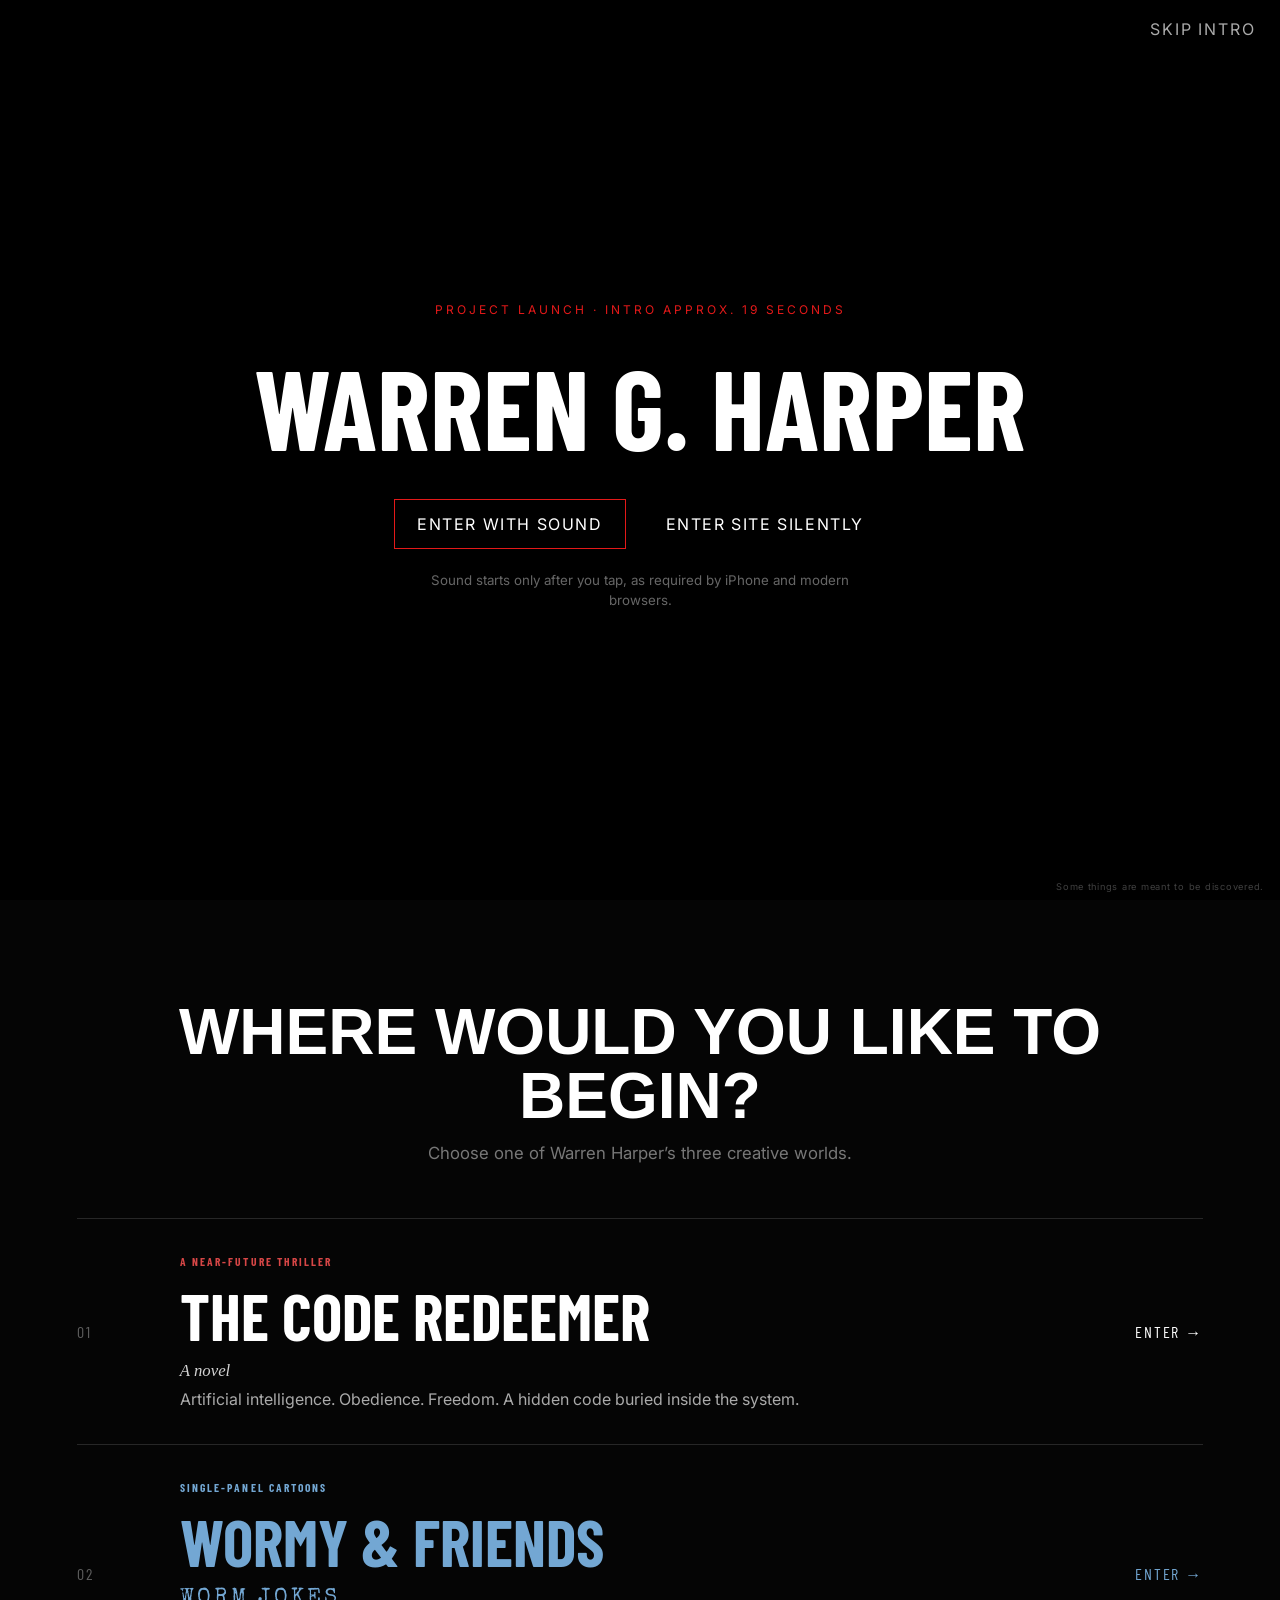
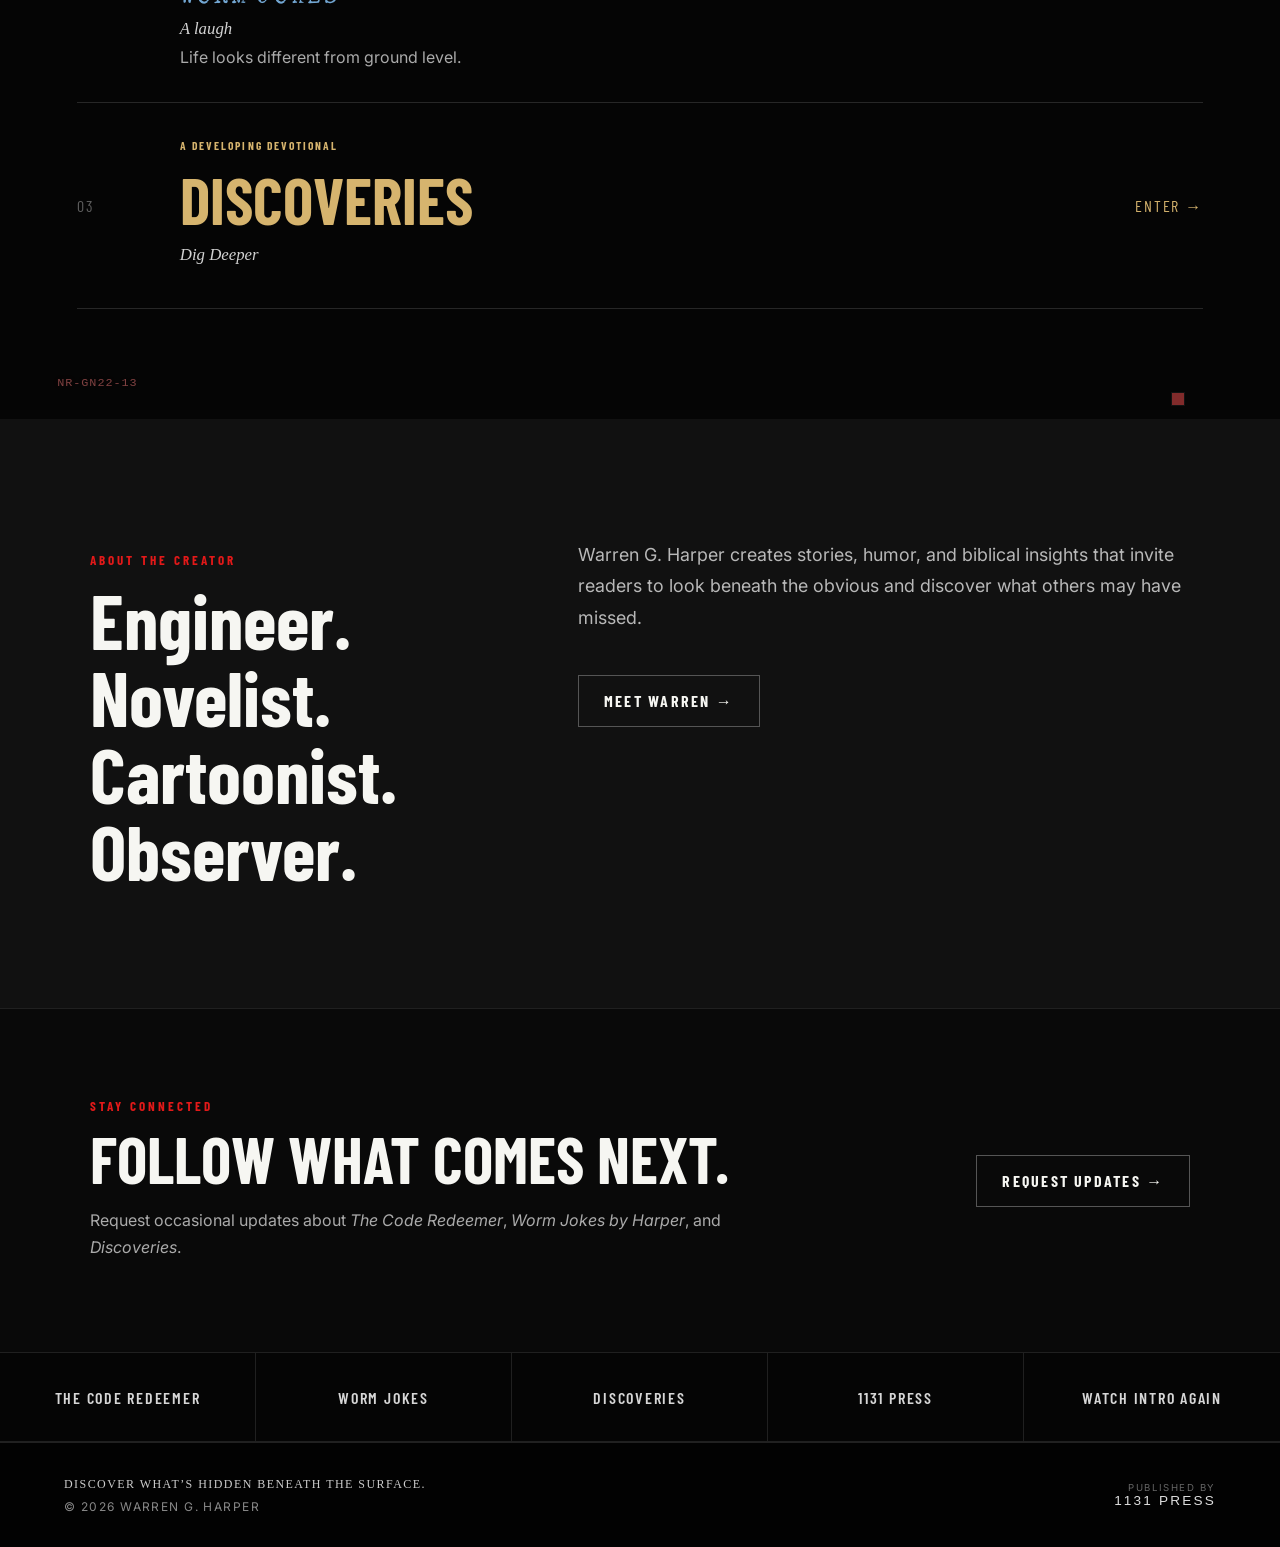
==== index.html @ 1fa2d731 "Add files via upload" ====
<!doctype html>
<html lang="en">
<head>
  <meta charset="utf-8">
  <meta name="viewport" content="width=device-width, initial-scale=1, viewport-fit=cover">
  <meta name="theme-color" content="#000000">
  <meta name="description" content="Warren G. Harper — The Code Redeemer, Wormy & Friends, and Discoveries.">
  <title>Warren G. Harper</title>
  <link rel="stylesheet" href="styles.css">
  <script defer src="script.js"></script>
</head>
<body class="home-page">
  <div id="intro" class="intro" aria-hidden="false">
    <button id="skipIntro" class="skip-intro" type="button">Skip Intro</button>

    <section id="entryChoice" class="entry-choice">
      <p>PROJECT LAUNCH · INTRO APPROX. 19 SECONDS</p>
      <h1>Warren G. Harper</h1>
      <div class="entry-buttons">
        <button id="enterSound" class="outline-button" type="button">Enter with Sound</button>
        <button id="enterSilent" class="text-button" type="button">Enter Site Silently</button>
      </div>
      <small>Sound starts only after you tap, as required by iPhone and modern browsers.</small>
    </section>

    <section id="terminalScene" class="intro-scene terminal-scene">
      <div class="terminal-copy" aria-live="polite">
        <p id="systemPromptOne" class="system-prompt">&lt; SYS: &gt;</p>
        <p id="terminalQuestion"></p>
        <p id="systemPromptTwo" class="system-prompt second-prompt">&lt; SYS: &gt;</p>
        <p id="terminalAnswer"></p>
      </div>
    </section>

    <section id="codeScene" class="intro-scene code-scene">
      <div class="circuit-field"></div>
      <div class="code-title">
        <span>THE CODE</span>
        <strong>REDEEMER</strong>
      </div>
    </section>

    <section id="wormyScene" class="intro-scene wormy-scene">
      <div class="paper-card">
        <p class="intro-label">A LITTLE LAUGHTER</p>
        <h2>WORMY &amp; FRIENDS</h2><p class="worm-jokes-label">WORM JOKES</p>
        <img src="assets/worm-joke-v2.jpg" alt="Warren Harper’s original hand-drawn Worm Joke: I hate myself for loving you.">
      </div>
    </section>

    <section id="insightsScene" class="intro-scene insights-scene">
      <div class="insights-glow"></div>
      <p class="intro-label">TRUTH HIDING IN PLAIN SIGHT</p>
      <h2>BIBLICAL<br>DISCOVERIES</h2>
    </section>
    <audio id="terminalAudio" preload="auto" src="assets/audio/terminal.wav"></audio>
    <audio id="glitchAudio" preload="auto" src="assets/audio/glitch.wav"></audio>
    <audio id="codeAudio" preload="auto" src="assets/audio/code.wav"></audio>
    <audio id="wormyAudio" preload="auto" src="assets/audio/wormy.wav"></audio>
    <audio id="insightsAudio" preload="auto" src="assets/audio/insights.wav"></audio>
  </div>

  <header class="site-header">
  <a class="site-name" href="index.html">WARREN G. HARPER</a>
  <button class="menu-toggle" type="button" aria-expanded="false" aria-controls="mainNav">Menu</button>
  <nav id="mainNav">
    <a class="active" href="index.html">Home</a>
    <a href="code.html">The Code Redeemer</a>
    <a href="wormy.html">Worm Jokes</a>
    <a href="discoveries.html">Discoveries</a>
    <a href="press.html">1131 Press</a>
    <a href="about.html#meet-the-author">Meet the Author</a>
    <a href="contact.html">Contact</a><button id="eggTrackerButton" class="egg-nav-link" type="button">EASTER EGGS</button><button id="tier7Link" class="tier7-link" type="button">TIER 7</button>
  <button id="watchIntro" class="nav-button" type="button">Watch Intro</button><button id="soundToggle" class="nav-button" type="button" aria-pressed="true">Sound: On</button></nav>
</header>

  <main id="homepage" class="homepage">
    <section class="home-hero">
      <div class="cover-echo" aria-hidden="true"></div>
      <div class="home-vignette" aria-hidden="true"></div>

      <div class="hero-inner">
        <p class="eyebrow">WARREN G. HARPER</p>
        <h1>Discover what’s hidden beneath the surface.</h1>
        <p class="hero-sub">Novels. Humor. Insights.</p>
        <a class="primary-link" href="index.html#choose">Explore My Work</a>
      </div>
    </section>

    <section id="choose" class="choice-section">
      <div class="choice-intro choice-intro-strong">
        <p class="choice-command">Where would you like to begin?</p>
        <p>Choose one of Warren Harper’s three creative worlds.</p>
      </div>

      <div class="choice-list">
        <a class="choice code-choice" href="code.html">
          <span class="choice-number">01</span>
          <div class="choice-copy">
            <p class="choice-kicker">A NEAR-FUTURE THRILLER</p>
            <h2>The Code Redeemer</h2><p class="world-label">A novel</p>
            <p>Artificial intelligence. Obedience. Freedom. A hidden code buried inside the system.</p>
          </div>
          <span class="choice-arrow">Enter →</span>
        </a>

        <a class="choice wormy-choice" href="wormy.html">
          <span class="choice-number">02</span>
          <div class="choice-copy">
            <p class="choice-kicker">SINGLE-PANEL CARTOONS</p>
            <h2>Wormy &amp; Friends</h2>
            <p class="worm-jokes-home">Worm Jokes</p><p class="world-label">A laugh</p>
            <p>Life looks different from ground level.</p>
          </div>
          <span class="choice-arrow">Enter →</span>
        </a>

        <a class="choice insights-choice" href="discoveries.html">
          <span class="choice-number">03</span>
          <div class="choice-copy">
            <p class="choice-kicker">A DEVELOPING DEVOTIONAL</p>
            <h2>Discoveries</h2><p class="world-label">Dig Deeper</p>
          </div>
          <span class="choice-arrow">Enter →</span>
        </a>
      </div>
    </section>
<button id="differentSquare" class="different-square" type="button" aria-label="A slightly different square"></button>
<button id="hiddenNrCode" class="hidden-code" type="button">NR-GN22-13</button>

<section class="home-about">
      <div>
        <p class="eyebrow">ABOUT THE CREATOR</p>
        <h2>Engineer. Novelist. Cartoonist. Observer.</h2>
      </div>
      <div>
        <p>Warren G. Harper creates stories, humor, and biblical insights that invite readers to look beneath the obvious and discover what others may have missed.</p>
        <a class="secondary-link" href="about.html">Meet Warren →</a>
      </div>
    </section>

    <section class="home-updates" aria-labelledby="updates-title">
      <div>
        <p class="eyebrow">STAY CONNECTED</p>
        <h2 id="updates-title">Follow what comes next.</h2>
        <p>Request occasional updates about <em>The Code Redeemer</em>, <em>Worm Jokes by Harper</em>, and <em>Discoveries</em>.</p>
      </div>
      <a class="secondary-link" href="contact.html#contact-form">Request Updates →</a>
    </section>

    <section class="home-actions">
      <a href="code.html">The Code Redeemer</a>
      <a href="wormy.html">Worm Jokes</a>
      <a href="discoveries.html">Discoveries</a>
      <a href="press.html">1131 Press</a>
      <button id="watchIntroBottom" type="button">Watch Intro Again</button>
    </section>
  </main>

  <footer class="global-footer">
  <div><strong>Discover what’s hidden beneath the surface.</strong><span>© <span id="year"></span> Warren G. Harper</span></div>
  <a class="press-footer" href="press.html"><span>Published by</span><strong>1131 PRESS</strong></a>
</footer>


<div id="eggTracker" class="egg-tracker" hidden>
  <div class="egg-tracker-card">
    <button id="closeEggTracker" class="close-egg-tracker" type="button" aria-label="Close">×</button>
    <p class="egg-tracker-kicker">EASTER EGGS</p>
    <h2>Hidden Things Found</h2>
    <div class="egg-progress-group"><div class="egg-progress-label"><span>THE CODE REDEEMER</span><span class="egg-count" data-count="code">No discoveries yet</span></div><div class="egg-progress"><i data-bar="code"></i></div></div>
    <div class="egg-progress-group"><div class="egg-progress-label"><span>WORM JOKES</span><span class="egg-count" data-count="worm">No discoveries yet</span></div><div class="egg-progress"><i data-bar="worm"></i></div></div>
    <div class="egg-progress-group"><div class="egg-progress-label"><span>DISCOVERIES</span><span class="egg-count" data-count="scripture">No discoveries yet</span></div><div class="egg-progress"><i data-bar="scripture"></i></div></div>
  </div>
</div>
<div id="completionMessage" class="completion-message" hidden>
  <strong>You found them all!</strong>
  <span>Every hidden item in this section has been discovered.</span>
</div>
<div id="confettiLayer" class="confetti-layer" aria-hidden="true"></div>

<div id="easterModal" class="easter-modal" hidden>
  <div class="easter-card">
    <button id="closeEaster" class="close-easter" type="button" aria-label="Close">×</button>
    <div id="easterContent"></div>
  </div>
</div>
<div id="luciWhisper" class="luci-whisper" aria-hidden="true">WHO IS THIS?<br>ARE YOU ONLINE?</div>
<button id="finalDiscovery" class="final-discovery" type="button">Some things are meant to be discovered.</button>

<!-- Some things are meant to be discovered. -->
<script src="easter-eggs.js"></script>
</body>
</html>
---- styles.css ----
@import url('https://fonts.googleapis.com/css2?family=Barlow+Condensed:wght@500;600;700&family=Inter:wght@400;500;600&family=Special+Elite&display=swap');

:root{
  --black:#000;
  --near-black:#050505;
  --panel:#0c0c0d;
  --white:#f6f6f2;
  --muted:#a7a7a7;
  --red:#e31919;
  --red-deep:#740000;
  --blue:#194e82;
  --cream:#f2ead8;
  --gold:#c49a51;
}
*{box-sizing:border-box}
html{scroll-behavior:smooth}
body{
  margin:0;
  background:var(--black);
  color:var(--white);
  font-family:Inter,Arial,sans-serif;
}
a{color:inherit}
button{font:inherit}
.site-header{
  position:fixed;
  z-index:40;
  top:0;left:0;right:0;
  min-height:70px;
  padding:0 clamp(18px,4vw,60px);
  display:flex;
  align-items:center;
  justify-content:space-between;
  gap:28px;
  background:rgba(0,0,0,.9);
  border-bottom:1px solid rgba(255,255,255,.1);
  backdrop-filter:blur(12px);
}
.site-name{
  text-decoration:none;
  font-family:"Barlow Condensed",Arial,sans-serif;
  font-weight:600;
  letter-spacing:.2em;
  white-space:nowrap;
}
nav{display:flex;align-items:center;gap:22px}
nav a,.nav-button{
  border:0;
  background:none;
  padding:8px 0;
  text-decoration:none;
  color:#ddd;
  font-family:"Barlow Condensed",Arial,sans-serif;
  font-weight:600;
  font-size:.85rem;
  letter-spacing:.08em;
  text-transform:uppercase;
  cursor:pointer;
}
nav a:hover,.nav-button:hover,.active{color:white}
nav .active{border-bottom:2px solid var(--red)}
.menu-toggle{display:none;background:none;border:1px solid #444;color:white;padding:8px 11px}
.home-hero{
  min-height:100svh;
  position:relative;
  display:grid;
  place-items:center;
  overflow:hidden;
  background:#000;
}
.cover-echo{
  position:absolute;
  inset:-5%;
  background:
    linear-gradient(rgba(0,0,0,.55),rgba(0,0,0,.78)),
    url("assets/code-cover-final.jpg") center 48%/cover no-repeat;
  filter:saturate(.75) contrast(1.18);
  opacity:.58;
  transform:scale(1.04);
}
.cover-echo:after{
  content:"";
  position:absolute;inset:0;
  background:radial-gradient(circle at center,transparent 0 12%,rgba(0,0,0,.15) 30%,#000 78%);
}
.hero-inner{
  position:relative;
  z-index:2;
  width:min(980px,88vw);
  text-align:center;
  padding-top:70px;
}
.eyebrow{
  color:var(--red);
  font-family:"Barlow Condensed",Arial,sans-serif;
  font-size:.82rem;
  font-weight:700;
  letter-spacing:.23em;
}
.hero-inner h1{
  margin:18px auto 12px;
  max-width:1000px;
  font-family:"Barlow Condensed",Arial,sans-serif;
  font-size:clamp(3.8rem,8.5vw,8.7rem);
  line-height:.88;
  letter-spacing:-.025em;
  text-transform:uppercase;
  text-shadow:0 3px 30px #000;
}
.hero-sub{color:#d2d2d2;letter-spacing:.17em;text-transform:uppercase}
.primary-link,.secondary-link{
  display:inline-block;
  margin-top:24px;
  padding:15px 25px;
  border:1px solid var(--red);
  text-decoration:none;
  font-family:"Barlow Condensed",Arial,sans-serif;
  font-weight:700;
  letter-spacing:.14em;
  text-transform:uppercase;
}
.primary-link:hover{background:var(--red)}
.choice-section{padding:110px min(6vw,90px);background:#050505}
.choice-section>.eyebrow{max-width:1180px;margin:0 auto 20px}
.choice-list{max-width:1180px;margin:auto;border-top:1px solid #272727}
.choice{
  min-height:190px;
  display:grid;
  grid-template-columns:80px 1fr auto;
  gap:28px;
  align-items:center;
  padding:35px 10px;
  border-bottom:1px solid #272727;
  text-decoration:none;
  transition:.25s ease;
}
.choice:hover{padding-left:25px;background:#0c0c0c}
.choice-number{color:#5d5d5d;font-family:"Barlow Condensed";letter-spacing:.15em}
.choice h2{
  margin:0 0 8px;
  font-family:"Barlow Condensed";
  font-size:clamp(2.2rem,5vw,4.5rem);
  text-transform:uppercase;
}
.choice p{margin:0;color:#aaa}
.choice-arrow{font-family:"Barlow Condensed";text-transform:uppercase;letter-spacing:.12em}
.code-choice h2,.code-choice .choice-arrow{color:#fff}
.wormy-choice h2,.wormy-choice .choice-arrow{color:#73a7d3}
.insights-choice h2,.insights-choice .choice-arrow{color:#d6b46e}
.home-about{padding:120px min(7vw,100px);background:#111}
.home-about h2{max-width:950px;font-family:"Barlow Condensed";font-size:clamp(2.5rem,6vw,5rem);line-height:1}
.home-updates{
  padding:75px min(7vw,100px);
  display:flex;
  align-items:center;
  justify-content:space-between;
  gap:40px;
  background:#090909;
  border-top:1px solid #202020;
}
.home-updates h2{margin:7px 0 10px;font-family:"Barlow Condensed";font-size:clamp(2.2rem,5vw,4.2rem);line-height:1;text-transform:uppercase}
.home-updates p:last-child{max-width:720px;color:#aaa;line-height:1.7}
.home-updates .secondary-link{flex:0 0 auto;margin-top:0}
.secondary-link{border-color:#555}
footer{
  padding:24px min(4vw,60px);
  display:flex;justify-content:space-between;gap:20px;
  border-top:1px solid #222;color:#777;
  font-size:.75rem;text-transform:uppercase;letter-spacing:.12em;
}

/* Intro */
.intro{
  position:fixed;inset:0;z-index:100;
  background:#000;color:#fff;
  overflow:hidden;
  transition:opacity .9s ease,visibility .9s;
}
.intro.hidden{opacity:0;visibility:hidden;pointer-events:none}
.skip-intro{
  position:absolute;z-index:130;right:max(18px,env(safe-area-inset-right));top:max(18px,env(safe-area-inset-top));
  background:none;border:0;color:#aaa;letter-spacing:.12em;text-transform:uppercase;cursor:pointer;
}
.entry-choice{
  position:absolute;inset:0;z-index:125;
  display:grid;place-content:center;text-align:center;padding:25px;background:#000;
}
.entry-choice.off{display:none}
.entry-choice p{color:var(--red);letter-spacing:.25em;font-size:.75rem}
.entry-choice h1{font-family:"Barlow Condensed";font-size:clamp(3rem,10vw,7rem);text-transform:uppercase;margin:10px 0 26px}
.entry-buttons{display:flex;justify-content:center;gap:18px;flex-wrap:wrap}
.outline-button,.text-button{
  color:white;cursor:pointer;text-transform:uppercase;letter-spacing:.1em;padding:14px 22px
}
.outline-button{background:none;border:1px solid var(--red)}
.text-button{background:none;border:0}
.entry-choice small{display:block;max-width:470px;margin:22px auto 0;color:#666;line-height:1.5}
.intro-scene{
  position:absolute;inset:0;
  display:grid;place-items:center;
  opacity:0;visibility:hidden;
  transition:opacity .8s ease,visibility .8s;
}
.intro-scene.on{opacity:1;visibility:visible}
.terminal-copy{
  width:min(780px,84vw);
  color:#ddd;
  font-family:"Special Elite","Courier New",monospace;
  font-size:clamp(1.4rem,4vw,3.7rem);
  letter-spacing:.05em;
}
#terminalAnswer{opacity:0;margin-top:10vh}
#terminalAnswer.show{opacity:1}
.cursor{animation:blink .75s infinite}
@keyframes blink{50%{opacity:0}}
.code-scene{
  background:
    radial-gradient(circle at center,rgba(255,20,20,.42),transparent 25%),
    linear-gradient(180deg,#180000,#000 65%);
}
.circuit-field{
  position:absolute;inset:0;
  background:url("assets/code-cover.jpeg") center/cover no-repeat;
  opacity:.58;filter:contrast(1.35) saturate(1.2);
}
.circuit-field:after{content:"";position:absolute;inset:0;background:linear-gradient(rgba(0,0,0,.3),rgba(0,0,0,.5))}
.code-title{
  position:relative;z-index:2;text-align:center;
  font-family:"Barlow Condensed";text-transform:uppercase;
  filter:drop-shadow(0 0 35px rgba(255,0,0,.8));
  transform:scale(.86);opacity:0;
}
.code-scene.on .code-title{animation:titleHit 3.2s ease forwards}
.code-title span{display:block;font-size:clamp(3.2rem,10vw,9rem);font-weight:600;line-height:.9}
.code-title strong{display:block;font-size:clamp(4.2rem,14vw,13rem);line-height:.78}
@keyframes titleHit{
  0%{opacity:0;transform:scale(.75)}
  12%{opacity:1;transform:scale(1.035)}
  20%,85%{opacity:1;transform:scale(1)}
  100%{opacity:0;transform:scale(1.025)}
}
.wormy-scene{background:#f3ead7;color:#174d7a}
.paper-card{
  width:min(820px,88vw);max-height:88vh;
  padding:28px;background:#fffdf7;
  box-shadow:0 25px 80px rgba(0,0,0,.22);
  text-align:center;transform:rotate(-.5deg);
}
.paper-card h2{
  font-family:"Special Elite","Courier New",monospace;
  font-size:clamp(2.4rem,7vw,6rem);margin:5px 0 15px;
}
.paper-card img{
  width:100%;max-height:58vh;object-fit:contain;
  filter:contrast(1.06) saturate(.95);
}
.intro-label{font-family:"Barlow Condensed";letter-spacing:.2em;font-weight:700}
.wormy-scene.on .paper-card{animation:happyJiggle 3.4s ease both}
@keyframes happyJiggle{
  0%{opacity:0;transform:translateY(55px) rotate(-2deg)}
  18%{opacity:1;transform:translateY(0) rotate(.8deg)}
  28%{transform:rotate(-.5deg)}
  82%{opacity:1}
  100%{opacity:0;transform:translateY(-12px) rotate(-.5deg)}
}
.insights-scene{
  background:
    radial-gradient(circle at center,rgba(191,143,64,.2),transparent 30%),
    linear-gradient(145deg,#24180c,#050403 70%);
  text-align:center;
}
.insights-glow{
  position:absolute;width:40vmin;height:40vmin;border:1px solid rgba(205,168,97,.38);
  border-radius:50%;box-shadow:0 0 90px rgba(198,153,69,.13);
}
.insights-scene h2{
  position:relative;margin:10px 0;
  font-family:Georgia,serif;font-size:clamp(3.5rem,10vw,9rem);line-height:.85;
  color:#e3cc9c;font-weight:400;
}
.insights-scene .intro-label{position:relative;color:#b79251}
@media(max-width:930px){
  nav{
    display:none;position:absolute;top:69px;left:0;right:0;
    flex-direction:column;align-items:stretch;padding:18px 24px;background:#050505
  }
  nav.open{display:flex}
  .menu-toggle{display:block}
  .choice{grid-template-columns:45px 1fr}
  .choice-arrow{grid-column:2}
}
@media(max-width:600px){
  .hero-inner h1{font-size:clamp(3.4rem,17vw,6rem)}
  .choice{min-height:170px;padding:28px 0}
  .choice h2{font-size:2.5rem}
  footer{flex-direction:column}
}
@media(prefers-reduced-motion:reduce){
  *{animation-duration:.01ms!important;animation-iteration-count:1!important;transition-duration:.01ms!important}
}


/* Version 0.2 — slower cinematic pacing */
.terminal-scene{
  background:
    radial-gradient(circle at 50% 45%,rgba(15,32,43,.22),transparent 38%),
    #000;
}
.terminal-copy{
  text-shadow:0 0 14px rgba(185,228,255,.18);
}
#terminalQuestion{
  opacity:0;
  animation:terminalQuestionIn 9.2s ease forwards;
}
.terminal-scene.on #terminalQuestion{
  animation:terminalQuestionIn 9.2s ease forwards;
}
@keyframes terminalQuestionIn{
  0%,10%{opacity:0;transform:translateY(4px)}
  18%,80%{opacity:1;transform:translateY(0)}
  100%{opacity:.75}
}
#terminalAnswer{
  transition:opacity 1.2s ease;
}
.code-scene.on .code-title{
  animation:titleHitV2 10.6s cubic-bezier(.2,.8,.2,1) forwards;
}
@keyframes titleHitV2{
  0%{opacity:0;transform:scale(.64);filter:blur(15px)}
  8%{opacity:1;transform:scale(1.06);filter:blur(0)}
  14%{transform:scale(1)}
  82%{opacity:1;transform:scale(1)}
  100%{opacity:0;transform:scale(1.025);filter:blur(3px)}
}
.code-scene.on .circuit-field{
  animation:circuitAwaken 10.6s ease forwards;
}
@keyframes circuitAwaken{
  0%{opacity:0;transform:scale(1.08)}
  18%{opacity:.3}
  55%,85%{opacity:.72;transform:scale(1)}
  100%{opacity:0}
}
.wormy-scene.on .paper-card{
  animation:happyJiggleV2 9.6s ease both;
}
@keyframes happyJiggleV2{
  0%{opacity:0;transform:translateY(85px) rotate(-2.5deg) scale(.94)}
  14%{opacity:1;transform:translateY(-5px) rotate(1deg) scale(1.015)}
  20%{transform:translateY(0) rotate(-.5deg) scale(1)}
  82%{opacity:1;transform:rotate(-.5deg)}
  100%{opacity:0;transform:translateY(-18px) rotate(-.7deg)}
}
.insights-scene.on h2,
.insights-scene.on .intro-label,
.insights-scene.on .insights-glow{
  animation:insightsRise 10.5s ease forwards;
}
@keyframes insightsRise{
  0%{opacity:0;transform:translateY(18px) scale(.98)}
  18%,82%{opacity:1;transform:translateY(0) scale(1)}
  100%{opacity:0;transform:translateY(-8px) scale(1.01)}
}

/* Version 0.3 terminal and Wormy refinements */
.system-prompt{
  margin:0 0 1rem;
  color:#7ea0b7;
  opacity:0;
  font-size:.55em;
  letter-spacing:.08em;
  transition:opacity .45s ease;
}
.system-prompt.show{opacity:1}
.second-prompt{margin-top:8vh}
#terminalQuestion,#terminalAnswer{
  min-height:1.35em;
  white-space:pre-wrap;
}
#terminalQuestion{
  opacity:1!important;
  animation:none!important;
}
#terminalAnswer{
  opacity:1;
  margin-top:0;
  transition:none;
}
.wormy-scene.on .paper-card{
  animation:wormyCleanEntrance 6.8s cubic-bezier(.22,.8,.24,1) forwards;
}
@keyframes wormyCleanEntrance{
  0%{opacity:0;transform:translateY(50px) rotate(-1deg) scale(.97)}
  18%{opacity:1;transform:translateY(-4px) rotate(.45deg) scale(1.01)}
  26%,82%{opacity:1;transform:translateY(0) rotate(-.35deg) scale(1)}
  100%{opacity:0;transform:translateY(-10px) rotate(-.35deg) scale(1)}
}

/* Version 0.4 corrections */
#terminalQuestion{white-space:pre-line;line-height:1.45}
.hard-glitch{
  animation:terminalFailure .75s steps(2,end) forwards!important;
}
@keyframes terminalFailure{
  0%{filter:none;transform:none;background:#000}
  12%{filter:invert(1);transform:translateX(8px)}
  24%{filter:contrast(3);transform:translateX(-12px) skewX(3deg)}
  39%{filter:invert(1) hue-rotate(100deg);transform:translateY(5px)}
  54%{filter:none;transform:translateX(14px)}
  72%{filter:brightness(3);transform:translateX(-6px)}
  100%{filter:brightness(0);transform:none}
}
.code-scene{
  background:#000!important;
}
.code-scene .circuit-field{
  inset:0;
  background:
    linear-gradient(rgba(0,0,0,.08),rgba(0,0,0,.12)),
    url("assets/code-cover-v2.png") center/contain no-repeat!important;
  opacity:0;
  filter:none!important;
}
.code-scene .code-title{
  display:none;
}
.code-scene.on .circuit-field{
  animation:coverRevealV4 7.1s cubic-bezier(.2,.75,.2,1) forwards!important;
}
@keyframes coverRevealV4{
  0%{opacity:0;transform:scale(.91);filter:brightness(.2) blur(8px)}
  12%{opacity:1;transform:scale(1.025);filter:brightness(1.5) blur(0)}
  22%,78%{opacity:1;transform:scale(1);filter:brightness(1)}
  100%{opacity:0;transform:scale(1.015);filter:brightness(.4)}
}
.worm-jokes-label{
  margin:-8px 0 15px;
  color:#194e82;
  font-family:"Special Elite","Courier New",monospace;
  font-size:clamp(.8rem,2vw,1.1rem);
  letter-spacing:.19em;
}
.wormy-scene.on .paper-card{
  animation:wormyNoGlitchV4 5.25s cubic-bezier(.2,.85,.25,1) forwards!important;
}
@keyframes wormyNoGlitchV4{
  0%{opacity:0;transform:translateY(60px) rotate(-1.2deg) scale(.96)}
  15%{opacity:1;transform:translateY(-7px) rotate(.5deg) scale(1.01)}
  24%,82%{opacity:1;transform:translateY(0) rotate(-.25deg) scale(1)}
  100%{opacity:0;transform:translateY(-16px) rotate(-.25deg) scale(1)}
}
.insights-scene:after{
  content:"";
  position:absolute;
  width:min(560px,70vw);
  height:1px;
  background:linear-gradient(90deg,transparent,#d8b46a,transparent);
  transform:scaleX(0);
}
.insights-scene.on:after{
  animation:goldLineV4 4.7s ease forwards;
}
.insights-scene.on h2{
  animation:insightsV4 4.7s ease forwards!important;
}
.insights-scene.on .intro-label{
  animation:insightsV4 4.7s .15s ease forwards!important;
}
.insights-scene.on .insights-glow{
  animation:insightsGlowV4 4.7s ease forwards!important;
}
@keyframes goldLineV4{
  0%{opacity:0;transform:scaleX(0)}
  28%,72%{opacity:1;transform:scaleX(1)}
  100%{opacity:0;transform:scaleX(.7)}
}
@keyframes insightsV4{
  0%{opacity:0;transform:translateY(15px);letter-spacing:.04em}
  24%,74%{opacity:1;transform:translateY(0);letter-spacing:normal}
  100%{opacity:0;transform:translateY(-8px)}
}
@keyframes insightsGlowV4{
  0%{opacity:0;transform:scale(.8)}
  35%,70%{opacity:1;transform:scale(1)}
  100%{opacity:0;transform:scale(1.08)}
}


/* Version 0.5 — refined homepage */
.home-vignette{
  position:absolute;
  inset:0;
  background:
    linear-gradient(180deg,rgba(0,0,0,.12),rgba(0,0,0,.42)),
    radial-gradient(circle at center,transparent 0 18%,rgba(0,0,0,.34) 48%,#000 92%);
  pointer-events:none;
}
.hero-inner{
  max-width:1080px;
}
.hero-inner h1{
  max-width:1050px;
  font-size:clamp(3.8rem,8vw,8.2rem);
}
.choice-section{
  padding-top:100px;
}
.choice-intro{
  max-width:1180px;
  margin:0 auto 30px;
  display:flex;
  align-items:end;
  justify-content:space-between;
  gap:30px;
}
.choice-intro p:last-child{
  margin:0;
  color:#777;
}
.choice{
  grid-template-columns:75px 1fr auto;
  min-height:205px;
  padding-left:0;
  padding-right:0;
}
.choice-copy{
  max-width:790px;
}
.choice-kicker{
  margin:0 0 9px!important;
  font-family:"Barlow Condensed",Arial,sans-serif;
  font-size:.72rem!important;
  font-weight:700;
  letter-spacing:.18em;
  text-transform:uppercase;
}
.code-choice .choice-kicker{color:#d64646}
.wormy-choice .choice-kicker{color:#73a7d3}
.insights-choice .choice-kicker{color:#d6b46e}
.choice h2{
  margin-bottom:7px;
}
.worm-jokes-home{
  margin:0 0 9px!important;
  color:#73a7d3!important;
  font-family:"Special Elite","Courier New",monospace;
  font-size:clamp(1.05rem,2vw,1.4rem)!important;
  letter-spacing:.14em;
  text-transform:uppercase;
}
.home-about{
  display:grid;
  grid-template-columns:.8fr 1.2fr;
  gap:80px;
  align-items:start;
}
.home-about h2{
  margin:0;
}
.home-about > div:last-child p{
  margin-top:0;
  max-width:720px;
  color:#b8b8b8;
  font-size:1.12rem;
  line-height:1.75;
}
.home-actions{
  display:grid;
  grid-template-columns:repeat(4,1fr);
  border-top:1px solid #202020;
  border-bottom:1px solid #202020;
  background:#050505;
}
.home-actions a,
.home-actions button{
  min-height:88px;
  display:grid;
  place-items:center;
  padding:18px;
  border:0;
  border-right:1px solid #202020;
  background:none;
  color:#d6d6d6;
  text-decoration:none;
  text-transform:uppercase;
  letter-spacing:.11em;
  font-family:"Barlow Condensed",Arial,sans-serif;
  font-weight:600;
  cursor:pointer;
}
.home-actions > *:last-child{
  border-right:0;
}
.home-actions a:hover,
.home-actions button:hover{
  background:#101010;
  color:white;
}
@media(max-width:850px){
  .choice-intro{
    display:block;
  }
  .choice-intro p:last-child{
    margin-top:8px;
  }
  .home-about{
    grid-template-columns:1fr;
    gap:30px;
  }
  .home-actions{
    grid-template-columns:1fr 1fr;
  }
  .home-actions > *{
    border-bottom:1px solid #202020;
  }
}
@media(max-width:560px){
  .choice{
    grid-template-columns:42px 1fr;
  }
  .choice-arrow{
    grid-column:2;
  }
  .home-actions{
    grid-template-columns:1fr;
  }
  .home-actions a,
  .home-actions button{
    border-right:0;
  }
}

/* PROJECT LAUNCH 1.0 */
body{overflow-x:hidden}.page-kicker{margin:0 0 14px;font-family:Arial,sans-serif;font-weight:700;font-size:.76rem;letter-spacing:.2em;text-transform:uppercase}.page-kicker.red,.red{color:#e33}.page-kicker.gold,.gold{color:#d1ab65}.page-kicker.blue,.blue{color:#286ca5}
.global-footer{min-height:105px;padding:25px clamp(20px,5vw,75px);display:flex;align-items:center;justify-content:space-between;gap:30px;border-top:1px solid rgba(255,255,255,.12);background:#020202;color:#888}.global-footer>div{display:flex;flex-direction:column;gap:7px}.global-footer strong{color:#ccc;font-family:Georgia,serif;font-weight:400}.press-footer{display:flex;flex-direction:column;align-items:flex-end;text-decoration:none;text-transform:uppercase;letter-spacing:.13em}.press-footer span{font-size:.6rem;color:#666}.press-footer strong{font-family:Arial,sans-serif;font-size:.85rem;letter-spacing:.16em;color:#ddd}
.choice-intro-strong{display:block!important;text-align:center;margin-bottom:55px!important}.choice-command{margin:0!important;color:#fff!important;font-family:Arial,sans-serif;font-size:clamp(2.25rem,5vw,4.8rem);font-weight:700;line-height:1;text-transform:uppercase}.choice-intro-strong p:last-child{margin-top:15px!important;font-size:1.05rem}.home-actions{grid-template-columns:repeat(5,1fr)!important}
.code-body{background:#000}.code-hero-page{position:relative;min-height:100vh;padding:125px clamp(22px,6vw,90px) 80px;display:grid;align-items:center;overflow:hidden}.code-circuit-bg{position:absolute;inset:0;background:url("assets/code-cover-v2.png") center/cover no-repeat;opacity:.13;filter:blur(2px) saturate(.7)}.code-circuit-bg:after{content:"";position:absolute;inset:0;background:radial-gradient(circle at 28% 48%,transparent,#000 54%),linear-gradient(90deg,#000 0,transparent 50%,#000 100%)}.code-page-grid{position:relative;z-index:1;max-width:1180px;margin:auto;display:grid;grid-template-columns:.72fr 1.28fr;gap:clamp(45px,7vw,100px);align-items:center}.code-cover-figure{margin:0}.code-cover-figure img{display:block;width:100%;max-height:72vh;object-fit:contain;filter:drop-shadow(0 0 42px rgba(218,0,0,.35))}.code-main-copy h1{font-family:Arial,sans-serif;font-size:clamp(4rem,9vw,9rem);line-height:.76;margin:15px 0 30px;text-transform:uppercase;letter-spacing:-.055em}.code-main-copy>p{max-width:720px;color:#c8c8c8;line-height:1.75}.code-promise{font-family:Georgia,serif;font-size:clamp(1.35rem,2.5vw,2rem);line-height:1.35!important;color:white!important}.status-panel{display:flex;flex-wrap:wrap;gap:9px;margin:28px 0}.status-panel span{padding:8px 11px;border:1px solid #552121;color:#ddd;font-size:.72rem;text-transform:uppercase;letter-spacing:.08em}.page-button{display:inline-block;padding:14px 21px;text-decoration:none;text-transform:uppercase;letter-spacing:.1em;font-weight:700}.red-button{background:#d51616;color:white}
.code-details,.about-story,.devotional-description,.why-1131{padding:100px clamp(22px,8vw,120px);display:grid;grid-template-columns:.8fr 1.2fr;gap:clamp(40px,7vw,100px)}.code-details{background:#0b0b0b}.code-details h2,.about-story h2,.devotional-description h2,.why-1131 h2{font-family:Georgia,serif;font-size:clamp(2.3rem,5vw,4.5rem);line-height:1.08;margin:0}.code-details p,.about-story p,.devotional-description p,.why-1131 p{color:#bbb;line-height:1.8}.next-door{padding:55px clamp(22px,8vw,120px);display:flex;justify-content:space-between;align-items:center;gap:30px}.next-door p{margin:0;color:#999}.next-door a{text-decoration:none;text-transform:uppercase;letter-spacing:.1em;font-weight:700}.dark-next{background:#151515}
.wormy-body{background:#f6e8b7;color:#164d78}.wormy-body .site-header{background:rgba(255,248,220,.94);border-bottom:2px solid #164d78}.wormy-body .site-name,.wormy-body nav a{color:#164d78}.wormy-body nav .active{border-color:#f08d2d}.wormy-world{min-height:100vh;background:radial-gradient(circle at 20% 5%,rgba(255,255,255,.65),transparent 25%),linear-gradient(rgba(23,78,121,.045) 1px,transparent 1px),#f6e8b7;background-size:auto,100% 30px,auto}.marquee-lights{position:fixed;inset:0;z-index:80;pointer-events:none}.marquee-lights i{position:absolute;width:12px;height:12px;border-radius:50%;transform:translate(-50%,-50%);background:#c9a04c;border:1px solid rgba(120,70,15,.35);opacity:.28;animation:bulbWave 4.8s linear infinite}@keyframes bulbWave{0%,12%{background:#fff5aa;opacity:1;box-shadow:0 0 14px 5px rgba(255,192,40,.85)}18%,100%{background:#c99a3b;opacity:.28;box-shadow:none}}
.wormy-hero-page{min-height:86vh;padding:130px 25px 80px;display:grid;place-content:center;text-align:center;position:relative;overflow:hidden}.sun-doodle{position:absolute;right:8vw;top:125px;font-size:7rem;color:#f0a123;transform:rotate(12deg)}.wormy-small{margin:0;color:#286ca5;font-family:"Courier New",monospace;font-weight:700;letter-spacing:.18em;text-transform:uppercase}.wormy-hero-page h1{font-family:"Courier New",monospace;font-size:clamp(3.4rem,9vw,8rem);line-height:.84;margin:15px 0 5px;letter-spacing:-.08em}.worm-jokes-title{font-family:"Courier New",monospace;font-size:clamp(1.5rem,4vw,3rem);letter-spacing:.18em;margin:10px 0;color:#e06f24}.wormy-lead{font-family:Georgia,serif;font-style:italic;font-size:clamp(1.3rem,3vw,2.1rem)}.wormy-page-button{justify-self:center;margin-top:24px;padding:13px 20px;border:3px solid #164d78;background:white;color:#164d78;text-decoration:none;font-weight:700;box-shadow:6px 7px 0 rgba(22,77,120,.18);transform:rotate(-1deg)}.wormy-about{padding:90px clamp(25px,8vw,120px);display:grid;grid-template-columns:.8fr 1.2fr;gap:70px;background:#ccebf2;border-top:4px dashed #164d78;border-bottom:4px dashed #164d78}.wormy-about h2,.gallery-heading h2,.wormy-cast h2{font-family:"Courier New",monospace;font-size:clamp(2.2rem,5vw,4.2rem);line-height:1.05;margin:10px 0}.wormy-about p{font-size:1.08rem;line-height:1.8}.cartoon-gallery{padding:95px clamp(25px,6vw,90px)}.gallery-heading{max-width:850px;margin:0 auto 55px;text-align:center}.cartoon-grid{max-width:1180px;margin:auto;display:grid;grid-template-columns:1fr 1fr;gap:55px}.index-card{margin:0;padding:24px;background:#fff;border:2px solid #164d78;box-shadow:13px 15px 0 rgba(22,77,120,.18)}.index-card img{display:block;width:100%;max-height:540px;object-fit:contain}.index-card figcaption{text-align:center;margin-top:10px;font-family:Georgia,serif;font-style:italic}.rotate-left{transform:rotate(-.7deg)}.rotate-right{transform:rotate(.8deg)}.rotate-left-small{transform:rotate(-.35deg)}.rotate-right-small{transform:rotate(.45deg)}.wormy-cast{padding:90px clamp(25px,8vw,120px);text-align:center;background:#f7c96b}.cast-pills{display:flex;justify-content:center;flex-wrap:wrap;gap:12px;max-width:900px;margin:35px auto}.cast-pills span{padding:10px 16px;border:2px solid #164d78;border-radius:999px;background:#fff7d5;font-family:"Courier New",monospace;font-weight:700}.wormy-next{background:#164d78;color:white}.wormy-next a{color:white}.wormy-body .global-footer{background:#fff3c9;color:#52718b;border-color:#164d78}.wormy-body .global-footer strong,.wormy-body .press-footer strong{color:#164d78}
.insights-body{background:#171006;color:#eadbb9}.insights-hero-page{min-height:92vh;padding:140px 25px 85px;display:grid;place-content:center;text-align:center;position:relative;background:radial-gradient(circle at center,rgba(191,146,66,.17),transparent 31%),linear-gradient(145deg,#2a1d0d,#080604)}.insights-orbit{position:absolute;left:50%;top:50%;width:min(68vw,700px);height:min(68vw,700px);transform:translate(-50%,-50%);border:1px solid rgba(209,171,101,.24);border-radius:50%;box-shadow:0 0 90px rgba(209,171,101,.08)}.insights-hero-page>*:not(.insights-orbit){position:relative}.insights-hero-page h1{font-family:Georgia,serif;font-size:clamp(3.6rem,9vw,8.4rem);font-weight:400;line-height:.86;margin:15px 0}.devotional-subtitle{max-width:850px;margin:20px auto;font-family:Georgia,serif;font-size:clamp(1.2rem,2.3vw,1.75rem);line-height:1.45}.byline{font-weight:700;letter-spacing:.06em}.development-badge{justify-self:center;margin-top:18px;padding:8px 13px;border:1px solid #9c793c;text-transform:uppercase;letter-spacing:.12em;font-size:.72rem}.devotional-description{background:#f1eadb;color:#2f271e}.devotional-description p{color:#51463a}.devotional-promise{padding:100px 25px;text-align:center;background:#3b2916}.devotional-promise p{font-family:Georgia,serif;font-style:italic;font-size:clamp(2rem,5vw,4.4rem);margin:0}.insight-next{background:#211608}
.press-body{background:#f3f1ec;color:#191919}.press-body .site-header{background:rgba(248,247,244,.95)}.press-body .site-name,.press-body nav a{color:#202020}.press-body nav .active{border-color:#111}.press-hero{padding:150px 25px 105px;text-align:center;background:#0a0a0a;color:white}.press-mark{width:170px;height:170px;margin:0 auto 30px;border:2px solid #ccc;display:grid;place-content:center}.press-mark span{font-size:3rem;font-weight:800;line-height:.8}.press-mark strong{letter-spacing:.25em;font-size:.72rem;margin-top:14px}.press-hero>p:first-of-type{text-transform:uppercase;letter-spacing:.18em;color:#888}.press-hero h1{font-family:Georgia,serif;font-size:clamp(3rem,7vw,6.4rem);margin:20px 0}.press-mission{max-width:820px;margin:auto;color:#bbb;line-height:1.8}.press-catalog{padding:80px clamp(22px,6vw,85px);display:grid;grid-template-columns:repeat(3,1fr);gap:24px}.press-title-card{padding:35px;border:1px solid #c8c5bd;background:#fff;display:flex;flex-direction:column;min-height:590px}.press-title-card h2{font-family:Arial,sans-serif;font-size:clamp(2.5rem,4vw,4.1rem);line-height:.93;text-transform:uppercase;margin:10px 0}.press-title-card h3{font-family:Georgia,serif;font-weight:400;line-height:1.35;color:#555}.press-title-card p{line-height:1.75;color:#4d4d4d}.press-title-card strong{margin-top:auto;padding-top:20px}.press-title-card a{margin-top:20px;text-decoration:none;text-transform:uppercase;letter-spacing:.09em;font-weight:700}.code-card-press{border-top:6px solid #cf1717}.worm-card-press{border-top:6px solid #286ca5}.insight-card-press{border-top:6px solid #bf9141}.why-1131{background:#dedbd3}.why-1131 p{color:#444}.press-body .global-footer{background:#111}
.about-body,.contact-body{background:#070707}.about-hero-page,.contact-page{min-height:75vh;padding:150px clamp(25px,9vw,135px) 90px;display:grid;align-content:center}.about-hero-page h1,.contact-page h1{font-family:Arial,sans-serif;font-size:clamp(5rem,13vw,12rem);line-height:.73;margin:20px 0;text-transform:uppercase;letter-spacing:-.06em}.about-lead,.contact-lead{max-width:820px;font-family:Georgia,serif;font-size:clamp(1.35rem,2.7vw,2.2rem);line-height:1.45;color:#ccc}.about-story{background:#ece7dd;color:#191919}.about-story p{color:#4e4941}.about-three{padding:80px clamp(25px,7vw,100px);display:grid;grid-template-columns:repeat(3,1fr);gap:24px;background:#111}.about-three article{padding:32px;border:1px solid #333}.about-three span{color:#e33}.about-three h3{font-family:Georgia,serif;font-size:2rem}.about-three p{color:#aaa;line-height:1.7}.contact-card{max-width:840px;margin-top:35px;padding:30px;border:1px solid #383838;background:#101010;color:#aaa;line-height:1.7}.contact-card code{display:inline-block;margin-top:10px;padding:10px 12px;background:#000;color:#fff;font-size:1rem}
@media(max-width:900px){.home-actions{grid-template-columns:1fr 1fr!important}.code-page-grid,.code-details,.wormy-about,.devotional-description,.about-story,.why-1131{grid-template-columns:1fr}.code-cover-figure img{max-height:58vh}.press-catalog{grid-template-columns:1fr}.press-title-card{min-height:auto}.about-three{grid-template-columns:1fr}}
@media(max-width:650px){.global-footer{align-items:flex-start;flex-direction:column}.press-footer{align-items:flex-start}.home-actions{grid-template-columns:1fr!important}.cartoon-grid{grid-template-columns:1fr;gap:35px}.sun-doodle{font-size:4rem;right:4vw}.marquee-lights i{width:9px;height:9px}.next-door{align-items:flex-start;flex-direction:column}}

/* Project Launch 1.1 */
.world-label{margin:0 0 8px!important;color:#d2d2d2!important;font-family:Georgia,serif;font-style:italic;font-size:1.05rem!important}
.discoveries-hero-page{min-height:92vh;padding:140px 25px 85px;display:grid;place-content:center;text-align:center;position:relative;background:radial-gradient(circle at center,rgba(191,146,66,.18),transparent 32%),linear-gradient(145deg,#2a1d0d,#080604);color:#eadbb9}
.discoveries-orbit{position:absolute;left:50%;top:50%;width:min(68vw,700px);height:min(68vw,700px);transform:translate(-50%,-50%);border:1px solid rgba(209,171,101,.24);border-radius:50%;box-shadow:0 0 90px rgba(209,171,101,.08)}
.discoveries-hero-page>*:not(.discoveries-orbit){position:relative}
.discoveries-hero-page h1{font-family:Georgia,serif;font-size:clamp(3.5rem,9vw,8.2rem);font-weight:400;line-height:.87;margin:15px 0 18px}
.things-tagline{margin:0 auto 23px;font-family:Georgia,serif;font-size:clamp(1.25rem,2.4vw,1.9rem);font-style:italic;color:#d7bd86}
.sharing-line{margin:0 auto 8px;font-size:clamp(1.2rem,2.2vw,1.65rem);font-weight:700}.engineer-line{margin:0 auto 18px;font-family:Georgia,serif;font-style:italic;color:#b9995e}
.discoveries-description{padding:100px clamp(22px,8vw,120px);display:grid;grid-template-columns:.8fr 1.2fr;gap:clamp(40px,7vw,100px);background:#f1eadb;color:#2f271e}
.discoveries-description h2{font-family:Georgia,serif;font-size:clamp(2.3rem,5vw,4.5rem);line-height:1.08;margin:0}.discoveries-description p{color:#51463a;line-height:1.8}
.closing-discovery{margin-top:30px;font-size:1.18rem}.scripture-toggle-section,.hex-section{padding:70px 25px;display:grid;place-items:center;background:#2f2112}
.scripture-toggle{border:0;background:none;color:#ddc28f;font-family:Georgia,serif;font-size:clamp(2rem,5vw,4rem);cursor:pointer}.hex-section{background:#181006}.hex-section code{color:#7f6c4b;letter-spacing:.16em;font-size:.8rem}
.wormy-about{border-top:0!important;border-bottom:0!important}.worm-secret-section{min-height:240px;padding:60px 25px 95px;display:grid;place-items:center;background:#e8d39a}
.worm-hole{width:92px;height:28px;border:0;border-radius:50%;background:radial-gradient(ellipse at center,#2c1a0a 0 30%,#61401d 55%,rgba(97,64,29,0) 72%);filter:drop-shadow(0 6px 5px rgba(0,0,0,.25));cursor:pointer;transition:.3s ease}.worm-hole:hover{transform:scale(1.08)}.worm-hole.found{opacity:.25;transform:scale(.72)}
.worm-secret{margin-top:25px;width:min(760px,88vw);opacity:0;transform:translateY(20px) scale(.97);transition:.55s ease}.worm-secret.show{opacity:1;transform:none}.worm-secret img{display:block;width:100%;background:white;padding:18px;box-shadow:12px 14px 0 rgba(22,77,120,.16)}
.different-square{position:absolute;width:10px;height:10px;right:7.5vw;margin-top:-26px;border:0;background:#541717;opacity:.58;cursor:pointer}.hidden-code{position:absolute;left:3vw;margin-top:-40px;border:0;background:none;color:#211010;font-family:"Courier New",monospace;font-size:.58rem;letter-spacing:.08em;cursor:pointer}
.easter-modal[hidden]{display:none}.easter-modal{position:fixed;inset:0;z-index:500;display:grid;place-items:center;padding:20px;background:rgba(0,0,0,.76);opacity:0;transition:.25s ease}.easter-modal.show{opacity:1}.easter-card{position:relative;width:min(560px,92vw);padding:38px;background:#0b0b0b;color:#eee;border:1px solid #333;box-shadow:0 20px 80px rgba(0,0,0,.55)}.easter-card h2{font-family:Georgia,serif;font-size:2rem;margin:0 0 15px}.easter-card p{color:#aaa;line-height:1.7}.egg-kicker{color:#d33!important;font-family:"Courier New",monospace;letter-spacing:.14em}.close-easter{position:absolute;right:12px;top:8px;border:0;background:none;color:#888;font-size:1.8rem;cursor:pointer}
.luci-whisper{position:fixed;left:22px;bottom:26px;z-index:120;color:#6b1717;font-family:"Courier New",monospace;font-size:.68rem;line-height:1.5;letter-spacing:.08em;opacity:0;pointer-events:none;transition:opacity .8s ease}.luci-whisper.appear{opacity:.6}
.final-discovery{position:fixed;right:10px;bottom:7px;z-index:110;border:0;background:none;color:rgba(255,255,255,.12);font-size:.52rem;letter-spacing:.08em;cursor:pointer}.wormy-body .final-discovery,.press-body .final-discovery{color:rgba(0,0,0,.16)}
@media(max-width:900px){.discoveries-description{grid-template-columns:1fr}}

/* Project Launch 1.2 launch polish */
.contact-email{
  display:inline-block;
  margin-top:12px;
  color:#fff;
  font-size:clamp(1.1rem,2vw,1.35rem);
  text-decoration:none;
  border-bottom:1px solid #666;
  padding-bottom:4px;
  overflow-wrap:anywhere;
}
.contact-email:hover{border-color:#e33}
.author-contact-form{display:grid;gap:20px;margin-top:28px}.contact-form-grid{display:grid;grid-template-columns:1fr 1fr;gap:20px}.author-contact-form label{display:grid;gap:7px}.author-contact-form label>span{color:#ddd;font-family:"Barlow Condensed",Arial,sans-serif;font-size:.82rem;font-weight:600;letter-spacing:.11em;text-transform:uppercase}.author-contact-form input,.author-contact-form textarea{width:100%;border:1px solid #3b3b3b;background:#070707;color:#fff;padding:13px 14px;font:inherit;line-height:1.5;outline:none}.author-contact-form input:focus,.author-contact-form textarea:focus{border-color:#a92727;box-shadow:0 0 0 2px rgba(169,39,39,.14)}.author-contact-form textarea{resize:vertical}.updates-check{display:flex!important;grid-template-columns:auto 1fr!important;align-items:flex-start;gap:10px!important}.updates-check input{width:auto;margin-top:5px}.updates-check span{font-family:Inter,Arial,sans-serif!important;font-size:.9rem!important;font-weight:400!important;letter-spacing:0!important;line-height:1.5;text-transform:none!important}.form-honeypot{position:absolute!important;left:-10000px!important;width:1px!important;height:1px!important;overflow:hidden!important}.contact-submit{justify-self:start;border:0;cursor:pointer}.contact-submit:disabled{cursor:wait;opacity:.62}.contact-privacy{margin:0!important;color:#777!important;font-size:.78rem;line-height:1.5!important}.contact-form-status{min-height:24px;margin:0!important;color:#ddd!important}.contact-form-status.success{color:#7fbd8c!important}.contact-form-status.error{color:#ef7a7a!important}#contact-form{scroll-margin-top:95px}
.press-mark{
  width:190px!important;
  height:190px!important;
}
.press-mark span,
.press-mark strong{
  display:block!important;
  font-family:Arial,sans-serif!important;
  font-weight:800!important;
  text-align:center!important;
  line-height:.9!important;
}
.press-mark span{
  font-size:3.35rem!important;
  letter-spacing:.02em!important;
}
.press-mark strong{
  margin-top:12px!important;
  font-size:2.15rem!important;
  letter-spacing:.08em!important;
}

/* Project Launch 1.3 */
.hidden-code{color:#5a2b2b!important;font-size:.67rem!important;opacity:.78!important}
.different-square{width:12px!important;height:12px!important;background:#7b2323!important;opacity:.82!important;box-shadow:0 0 0 1px rgba(255,255,255,.06)}
.final-discovery{color:rgba(255,255,255,.25)!important;font-size:.58rem!important}.wormy-body .final-discovery,.press-body .final-discovery{color:rgba(0,0,0,.28)!important}
.luci-whisper{z-index:999!important;opacity:0!important;color:#a12525!important;font-size:.75rem!important;text-shadow:0 0 8px rgba(170,25,25,.3)}.luci-whisper.appear{opacity:.82!important}
.tier7-link{border:0;background:none;color:inherit;cursor:pointer;font:inherit;text-transform:uppercase;letter-spacing:.08em;padding:0}.tier7-link:hover{opacity:.7}
.code-easter-zone{padding:55px clamp(22px,8vw,120px);background:#050505;display:flex;align-items:center;justify-content:space-between;gap:40px;border-top:1px solid #1e1e1e;border-bottom:1px solid #1e1e1e}
.vale-cross{border:0;background:none;color:#aeb4b9;font-family:Georgia,serif;font-size:2.2rem;text-shadow:0 0 10px rgba(220,230,235,.18);cursor:pointer;opacity:.45;transition:.25s ease}.vale-cross:hover{opacity:.95;transform:scale(1.08)}
.hidden-terminal-shell{width:min(420px,68vw);display:grid;grid-template-columns:1fr;gap:8px}.hidden-terminal-shell label{font-family:"Courier New",monospace;color:#2b3a2f;font-size:.55rem;text-transform:uppercase;letter-spacing:.14em}
.hidden-terminal-shell input{width:100%;box-sizing:border-box;border:1px solid #172219;background:#020503;color:#6fa77c;padding:10px 12px;font-family:"Courier New",monospace;outline:none;opacity:.55;transition:.25s ease}.hidden-terminal-shell input:focus{opacity:1;border-color:#395c42}.terminal-response{min-height:16px;color:#78a97f;font-family:"Courier New",monospace;font-size:.72rem;letter-spacing:.12em}
.hex-egg{border:0;background:none;padding:0;cursor:pointer}.hex-egg code{color:#7f6c4b;letter-spacing:.16em;font-size:.8rem}
.easter-hint{margin:0;padding:35px 22px;text-align:center;background:#0f0a04;color:#5f513b;font-family:Georgia,serif;font-style:italic;font-size:.82rem;cursor:pointer}
.egg-footer-button,#eggTrackerButton{border:0;background:none;color:inherit;cursor:pointer;font:inherit;text-transform:uppercase;letter-spacing:.09em}.egg-footer-button{color:#555;font-size:.66rem}
.egg-tracker[hidden]{display:none}.egg-tracker{position:fixed;inset:0;z-index:700;display:grid;place-items:center;padding:20px;background:rgba(0,0,0,.78)}
.egg-tracker-card{position:relative;width:min(620px,92vw);padding:38px;background:#0c0c0c;color:#eee;border:1px solid #333;box-shadow:0 25px 90px rgba(0,0,0,.6)}.egg-tracker-card h2{margin:4px 0 30px;font-family:Georgia,serif;font-size:2rem;font-weight:400}.egg-tracker-kicker{margin:0;color:#b92727;font-family:"Courier New",monospace;letter-spacing:.18em;font-size:.7rem}
.close-egg-tracker{position:absolute;right:12px;top:8px;border:0;background:none;color:#888;font-size:1.8rem;cursor:pointer}.egg-progress-group{margin:24px 0}.egg-progress-label{display:flex;justify-content:space-between;gap:15px;margin-bottom:8px;color:#aaa;font-size:.72rem;text-transform:uppercase;letter-spacing:.08em}.egg-progress{height:9px;background:#1d1d1d;border:1px solid #292929;overflow:hidden}.egg-progress i{display:block;height:100%;width:0;background:#9e2222;transition:width .6s ease}
.completion-message[hidden]{display:none}.completion-message{position:fixed;left:50%;top:50%;z-index:950;transform:translate(-50%,-50%) scale(.94);width:min(500px,88vw);padding:36px;text-align:center;background:#080808;color:white;border:1px solid #444;box-shadow:0 25px 90px rgba(0,0,0,.75);opacity:0;transition:.3s ease}.completion-message.show{opacity:1;transform:translate(-50%,-50%) scale(1)}.completion-message strong{display:block;font-family:Georgia,serif;font-size:2.2rem;margin-bottom:12px}.completion-message span{color:#aaa;line-height:1.5}
.confetti-layer{position:fixed;inset:0;z-index:900;pointer-events:none;overflow:hidden}.confetti-layer i{position:absolute;top:-30px;color:#fff;font-style:normal;animation:confettiFall linear forwards}.confetti-layer i:nth-child(3n){color:#d22}.confetti-layer i:nth-child(3n+1){color:#d6b14b}.confetti-layer i:nth-child(3n+2){color:#6591b6}@keyframes confettiFall{to{transform:translate(var(--drift),110vh) rotate(720deg);opacity:.2}}
@media(max-width:700px){.code-easter-zone{flex-direction:column;align-items:flex-start}.hidden-terminal-shell{width:100%}.egg-progress-label{font-size:.62rem}}
@media(max-width:700px){.home-updates{align-items:flex-start;flex-direction:column}.home-updates .secondary-link{margin-top:0}}
@media(max-width:650px){.contact-form-grid{grid-template-columns:1fr}.contact-card{padding:22px}}


/* Project Launch 1.3.1 fixes */
.egg-nav-link{
  border:0!important;
  background:none!important;
  color:inherit!important;
  cursor:pointer!important;
  font:inherit!important;
  text-transform:uppercase!important;
  letter-spacing:.08em!important;
  padding:0!important;
}
.egg-nav-link:hover{opacity:.7}

.hidden-code{
  position:absolute!important;
  left:4vw!important;
  margin-top:-44px!important;
  color:#8b4646!important;
  font-size:.74rem!important;
  opacity:.92!important;
  text-shadow:0 0 8px rgba(140,45,45,.18)!important;
}
.different-square{
  background:#8f3030!important;
  opacity:.9!important;
}

.hidden-terminal-shell label{
  color:#58705d!important;
  font-size:.64rem!important;
  opacity:.95!important;
}
.terminal-prompt-row{
  display:flex;
  align-items:center;
  gap:9px;
  width:100%;
  border:1px solid #28422e;
  background:#030705;
  padding:9px 11px;
  box-sizing:border-box;
  opacity:.82;
  transition:.25s ease;
}
.terminal-prompt-row:focus-within{
  opacity:1;
  border-color:#487353;
  box-shadow:0 0 12px rgba(60,110,75,.12);
}
.terminal-prompt-row span{
  flex:0 0 auto;
  font-family:"Courier New",monospace;
  color:#6d9876;
  font-size:.78rem;
}
.terminal-prompt-row input{
  flex:1;
  min-width:80px;
  border:0!important;
  background:transparent!important;
  padding:0!important;
  color:#8fbd98!important;
  opacity:1!important;
  outline:none!important;
  font-family:"Courier New",monospace!important;
}

/* Dedicated LUCI whisper panel: visible enough to notice, never overlays page copy */
.luci-whisper{
  position:fixed!important;
  left:18px!important;
  bottom:18px!important;
  z-index:1200!important;
  min-width:190px!important;
  padding:13px 15px!important;
  background:rgba(5,0,0,.92)!important;
  border:1px solid rgba(157,31,31,.7)!important;
  box-shadow:0 8px 26px rgba(0,0,0,.45),0 0 16px rgba(120,18,18,.12)!important;
  color:#c43a3a!important;
  font-family:"Courier New",monospace!important;
  font-size:.78rem!important;
  line-height:1.55!important;
  letter-spacing:.08em!important;
  opacity:0!important;
  pointer-events:none!important;
  cursor:pointer!important;
  transform:translateY(8px)!important;
  transition:opacity .35s ease,transform .35s ease!important;
}
.luci-whisper.appear{
  opacity:.94!important;
  pointer-events:auto!important;
  transform:translateY(0)!important;
  animation:luciFlicker 1.35s steps(2,end) infinite;
}
.luci-whisper.acknowledged{
  border-color:#c44!important;
  box-shadow:0 0 22px rgba(160,30,30,.25)!important;
}
@keyframes luciFlicker{
  0%,91%,100%{filter:none}
  92%{filter:brightness(.72)}
  94%{filter:brightness(1.2)}
  96%{filter:none}
}

.easter-hint{
  color:#8a7656!important;
}

@media(max-width:700px){
  .luci-whisper{
    left:10px!important;
    right:10px!important;
    bottom:10px!important;
    min-width:0!important;
  }
}

/* v1.3.2 Wormy interactions */
.sun-egg{border:0!important;background:none!important;cursor:pointer!important;padding:0!important}
.sun-egg:hover{transform:rotate(8deg) scale(1.04)!important}
.worm-hole-row{display:flex;gap:80px;justify-content:center;align-items:center;flex-wrap:wrap}
.wrong-hole{transform:scale(.94)} .wrong-hole:hover{transform:scale(1.03)!important}
.worm-fun-message,.rotation-message{min-height:28px;margin-top:22px;text-align:center;font-family:"Courier New",monospace;font-weight:700;color:#164d78;opacity:0;transform:translateY(6px);transition:.25s ease}
.worm-fun-message.show,.rotation-message.show{opacity:1;transform:none}.worm-fun-message.sunny{color:#d4741b}
.finished-laughing{border:0;background:none;color:inherit;font:inherit;padding:0;cursor:pointer}.finished-laughing:hover{text-decoration:underline}
.worm-card-interactive{cursor:pointer;transition:transform .28s ease,box-shadow .28s ease}
.cartoon-grid.grid-shuffle .worm-card-interactive{animation:wormCardShuffle .32s ease}
@keyframes wormCardShuffle{0%{transform:translateY(0)}45%{transform:translateY(-8px)}100%{transform:translateY(0)}}
@media(max-width:650px){.worm-hole-row{gap:40px}}

/* v1.4: consistent navigation typography */
.site-header nav a,
.site-header .nav-button,
.site-header .egg-nav-link,
.site-header .tier7-link{
  font-family:"Barlow Condensed",Arial,sans-serif!important;
  font-weight:600!important;
  font-size:.85rem!important;
  line-height:1!important;
  letter-spacing:.08em!important;
  text-transform:uppercase!important;
}

#meet-the-author{scroll-margin-top:70px}
.egg-overall-count{
  margin:-18px 0 28px;
  color:#777;
  font-family:"Barlow Condensed",Arial,sans-serif;
  font-size:.8rem;
  letter-spacing:.12em;
  text-transform:uppercase;
}

/* v1.3.4: force stable 2x2 Worm sample grid positions */
.cartoon-grid{
  display:grid;
  grid-template-columns:repeat(2,minmax(0,1fr));
}
.cartoon-grid .worm-card-interactive:nth-child(1){grid-column:1;grid-row:1}
.cartoon-grid .worm-card-interactive:nth-child(2){grid-column:2;grid-row:1}
.cartoon-grid .worm-card-interactive:nth-child(3){grid-column:1;grid-row:2}
.cartoon-grid .worm-card-interactive:nth-child(4){grid-column:2;grid-row:2}
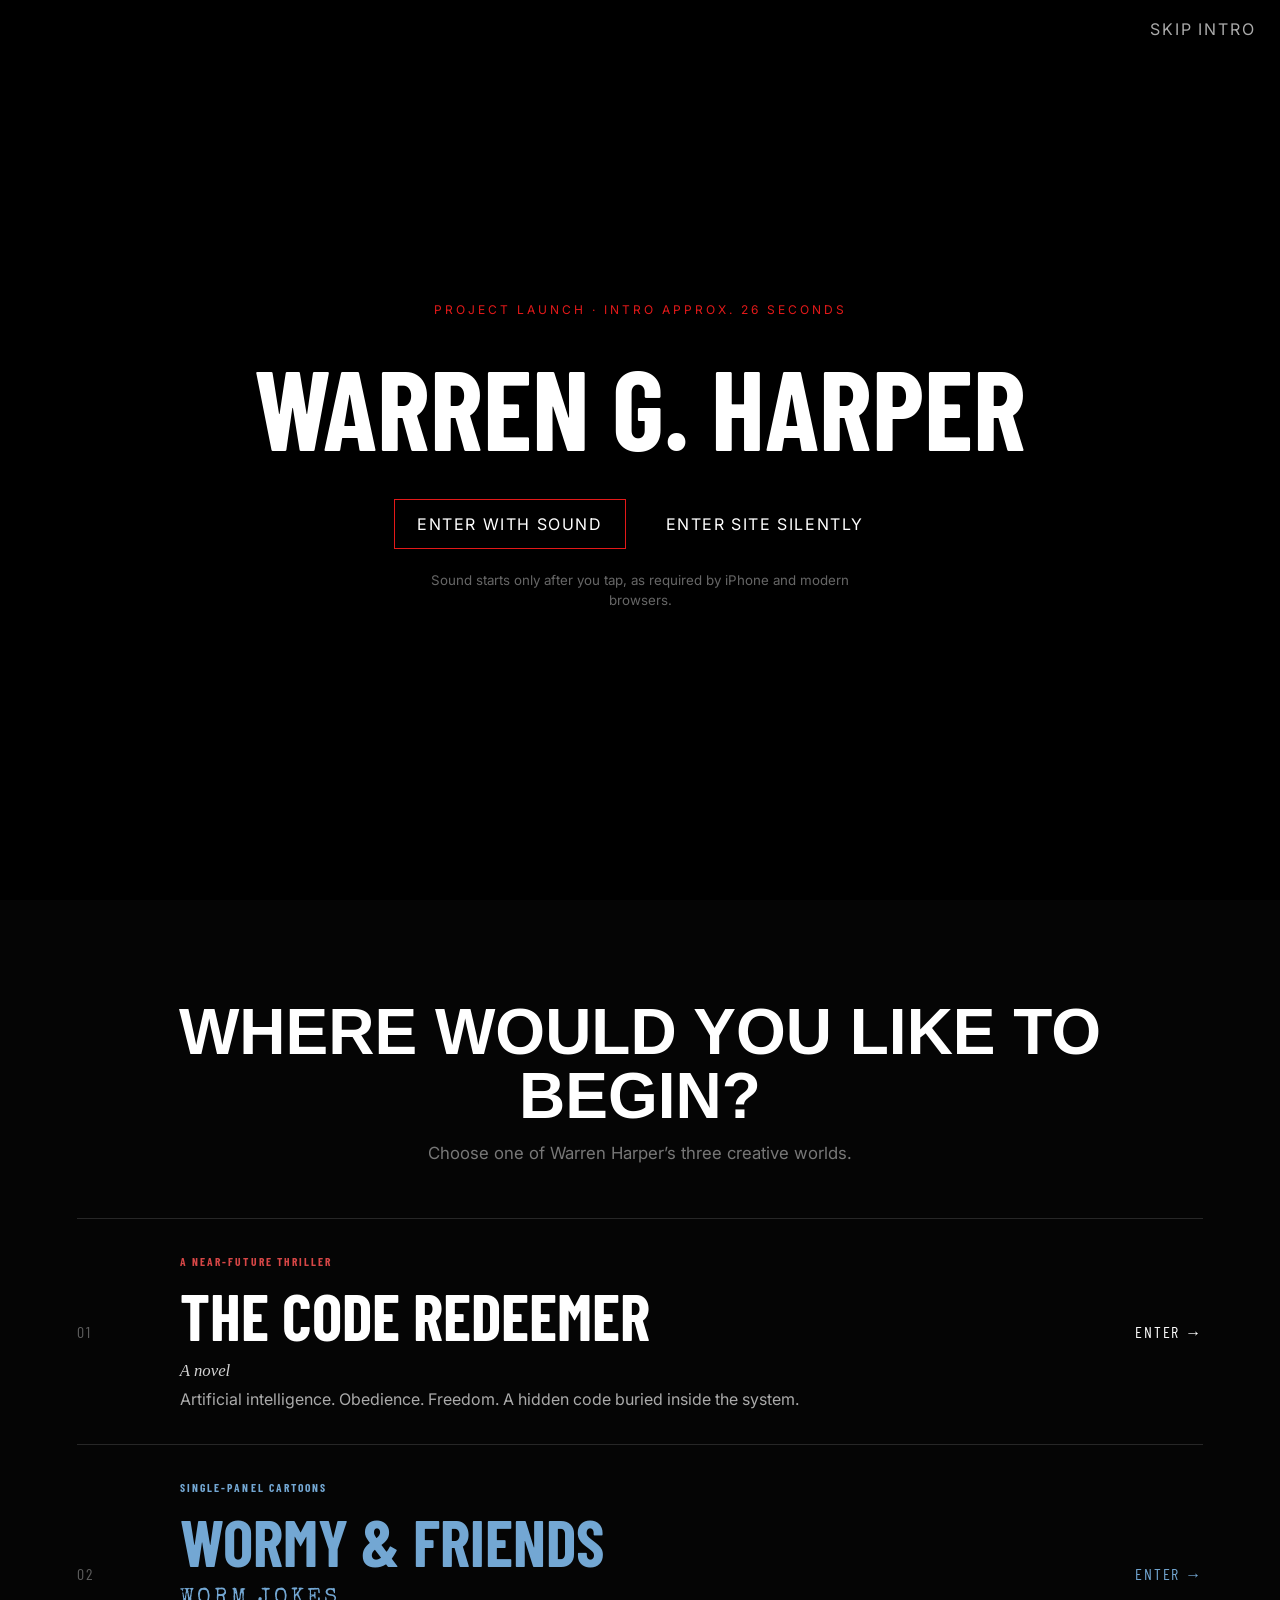
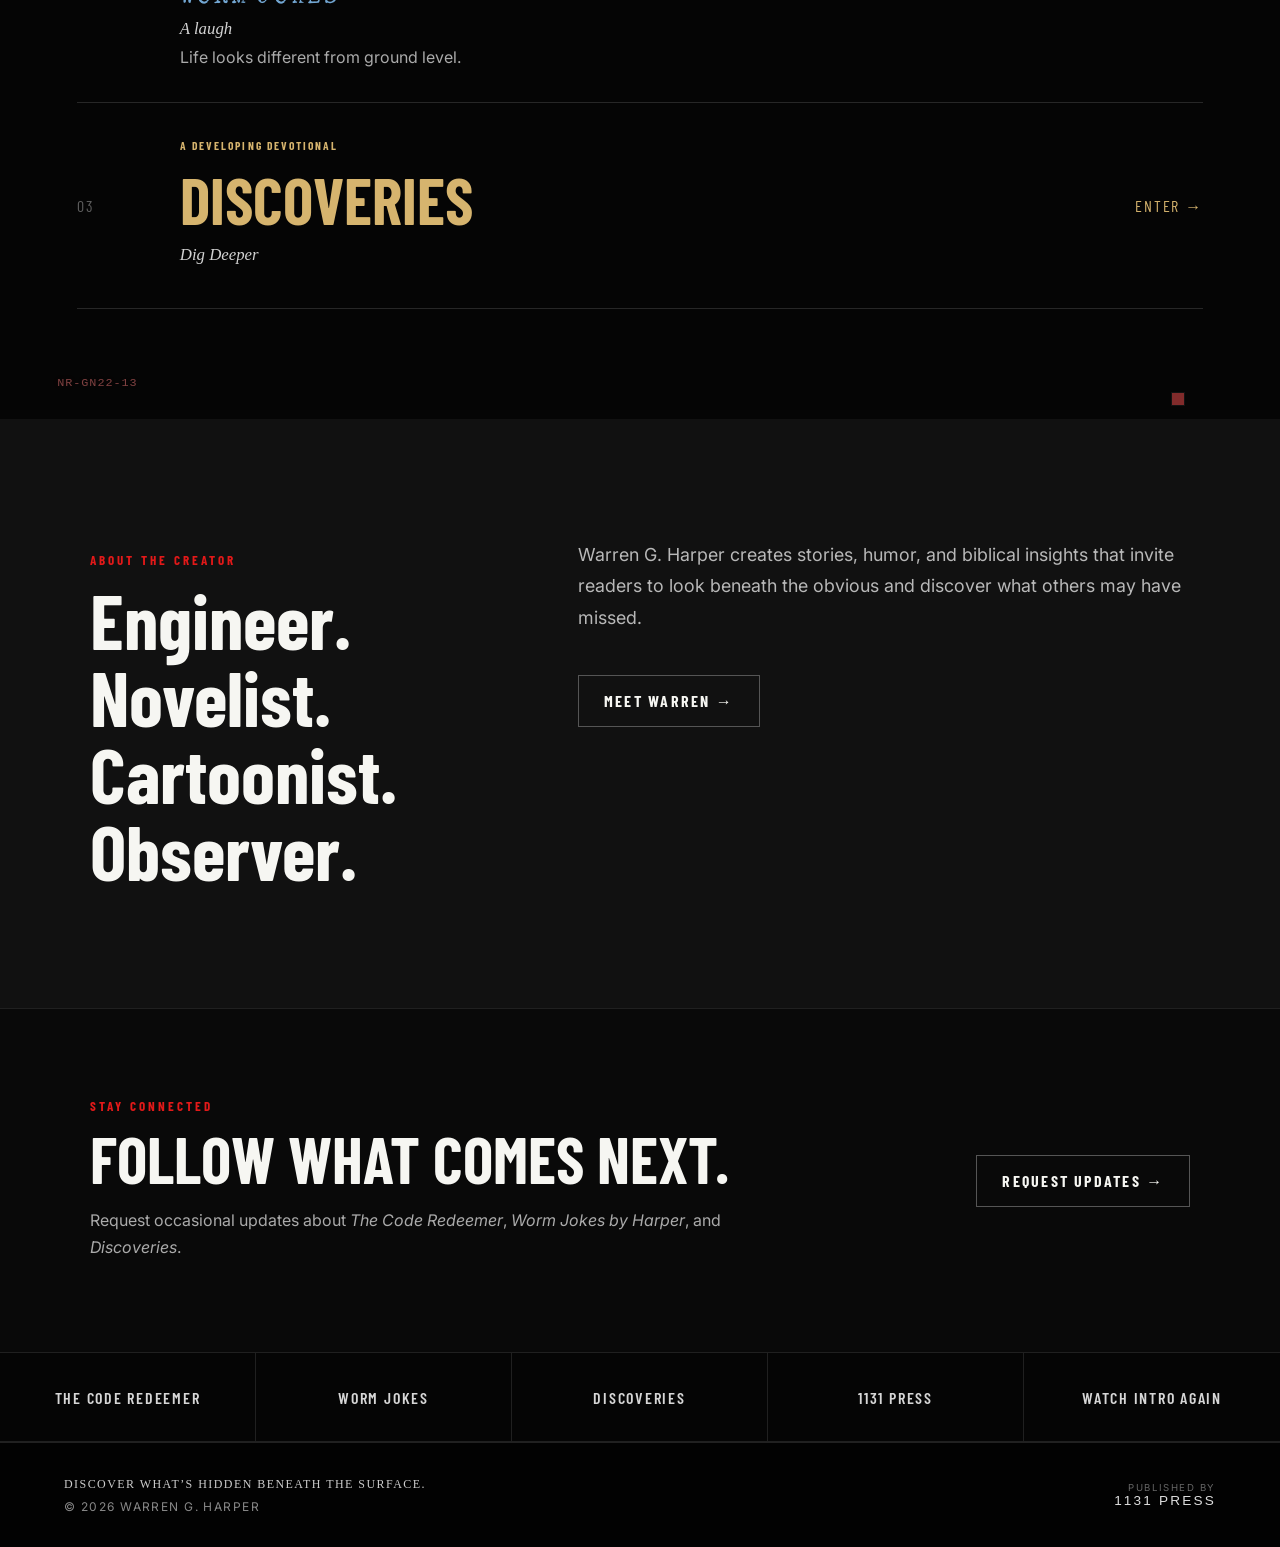
==== commit 140e973e: "Add files via upload What it does now  The three parts play in order, each with its own sound. A n" ====
--- a/index.html
+++ b/index.html
@@ -14,7 +14,7 @@
     <button id="skipIntro" class="skip-intro" type="button">Skip Intro</button>
 
     <section id="entryChoice" class="entry-choice">
-      <p>PROJECT LAUNCH · INTRO APPROX. 19 SECONDS</p>
+      <p>PROJECT LAUNCH · INTRO APPROX. 26 SECONDS</p>
       <h1>Warren G. Harper</h1>
       <div class="entry-buttons">
         <button id="enterSound" class="outline-button" type="button">Enter with Sound</button>
@@ -40,11 +40,22 @@
       </div>
     </section>
 
+    <!-- Crosshair: drawn to match the glint on the book cover, at the same spot and size. -->
+    <div id="iamFlash" class="iam-flash" aria-hidden="true">
+      <div class="glint">
+        <i class="glint-ray glint-ray-h"></i>
+        <i class="glint-ray glint-ray-up"></i>
+        <i class="glint-ray glint-ray-down"></i>
+        <i class="glint-halo"></i>
+        <i class="glint-core"></i>
+      </div>
+    </div>
+
     <section id="wormyScene" class="intro-scene wormy-scene">
       <div class="paper-card">
         <p class="intro-label">A LITTLE LAUGHTER</p>
         <h2>WORMY &amp; FRIENDS</h2><p class="worm-jokes-label">WORM JOKES</p>
-        <img src="assets/worm-joke-v2.jpg" alt="Warren Harper’s original hand-drawn Worm Joke: I hate myself for loving you.">
+        <img src="assets/worm-sample-1.png" alt="Warren Harper’s original hand-drawn Worm Joke: A caterpillar asks how high Wormy can count on his fingers. Wormy answers, One.">
       </div>
     </section>
 
@@ -54,7 +65,7 @@
       <h2>BIBLICAL<br>DISCOVERIES</h2>
     </section>
     <audio id="terminalAudio" preload="auto" src="assets/audio/terminal.wav"></audio>
-    <audio id="glitchAudio" preload="auto" src="assets/audio/glitch.wav"></audio>
+    <audio id="glitchAudio" preload="auto" src="assets/audio/glitch-iam-arrival.wav"></audio>
     <audio id="codeAudio" preload="auto" src="assets/audio/code.wav"></audio>
     <audio id="wormyAudio" preload="auto" src="assets/audio/wormy.wav"></audio>
     <audio id="insightsAudio" preload="auto" src="assets/audio/insights.wav"></audio>
--- a/styles.css
+++ b/styles.css
@@ -220,7 +220,7 @@
 }
 .circuit-field{
   position:absolute;inset:0;
-  background:url("assets/code-cover.jpeg") center/cover no-repeat;
+  background:url("assets/code-cover-final.jpg") center/cover no-repeat;
   opacity:.58;filter:contrast(1.35) saturate(1.2);
 }
 .circuit-field:after{content:"";position:absolute;inset:0;background:linear-gradient(rgba(0,0,0,.3),rgba(0,0,0,.5))}
@@ -401,17 +401,49 @@
 /* Version 0.4 corrections */
 #terminalQuestion{white-space:pre-line;line-height:1.45}
 .hard-glitch{
-  animation:terminalFailure .75s steps(2,end) forwards!important;
+  animation:terminalFailure .56s steps(2,end) forwards!important;
 }
 @keyframes terminalFailure{
-  0%{filter:none;transform:none;background:#000}
-  12%{filter:invert(1);transform:translateX(8px)}
-  24%{filter:contrast(3);transform:translateX(-12px) skewX(3deg)}
-  39%{filter:invert(1) hue-rotate(100deg);transform:translateY(5px)}
-  54%{filter:none;transform:translateX(14px)}
-  72%{filter:brightness(3);transform:translateX(-6px)}
-  100%{filter:brightness(0);transform:none}
-}
+  0%,12%{filter:none;transform:none;background:#000}
+  18%{filter:brightness(0);transform:none;background:#000}
+  100%{filter:brightness(0);transform:none;background:#000}
+}
+/* Crosshair — matches the glint on The Code Redeemer cover.
+   Sizes are fractions of the cover's on-screen width (--cw) and the position
+   (--gx, --gy) is the glint's spot on the cover; both are set by script.js. */
+.iam-flash{position:absolute;inset:0;opacity:0;visibility:hidden;pointer-events:none;--cw:400px;--gx:50%;--gy:40%}
+.iam-flash::before{content:"";position:absolute;inset:0;background:#000;transition:opacity 1.4s ease}
+.iam-flash.show{opacity:1;visibility:visible}
+.iam-flash.reveal::before{opacity:0}
+.glint{position:absolute;left:var(--gx);top:var(--gy);width:0;height:0;opacity:0;transform:scale(1.3);filter:drop-shadow(0 0 calc(var(--cw)*.012) rgba(255,240,255,.85))}
+.glint i{position:absolute;display:block}
+.glint-ray-h{left:calc(var(--cw)*-.26);width:calc(var(--cw)*.52);top:0;height:max(2px,calc(var(--cw)*.0028));transform:translateY(-50%);
+  background:linear-gradient(90deg,transparent 0%,rgba(225,205,240,.22) 14%,rgba(240,230,255,.55) 32%,rgba(255,255,255,.95) 44%,#fff 50%,rgba(255,255,255,.95) 56%,rgba(240,230,255,.55) 68%,rgba(225,205,240,.22) 86%,transparent 100%)}
+.glint-ray-up,.glint-ray-down{left:0;width:max(2px,calc(var(--cw)*.0028));transform:translateX(-50%)}
+.glint-ray-up{bottom:0;height:calc(var(--cw)*.40);
+  background:linear-gradient(0deg,#fff 0%,rgba(255,255,255,.9) 12%,rgba(240,230,255,.55) 40%,rgba(225,205,240,.2) 75%,transparent 100%)}
+.glint-ray-down{top:0;height:calc(var(--cw)*.62);
+  background:linear-gradient(180deg,#fff 0%,rgba(255,255,255,.9) 20%,rgba(240,230,255,.5) 50%,rgba(225,205,240,.18) 80%,transparent 100%)}
+.glint-halo{left:0;top:0;width:calc(var(--cw)*.075);height:calc(var(--cw)*.075);border-radius:50%;transform:translate(-50%,-50%);
+  background:radial-gradient(circle,#fff 0 10%,rgba(245,232,252,.95) 16%,rgba(222,170,215,.7) 28%,rgba(205,90,140,.32) 50%,rgba(190,40,80,.12) 66%,transparent 72%)}
+.glint-core{left:0;top:0;width:max(6px,calc(var(--cw)*.018));height:max(6px,calc(var(--cw)*.018));border-radius:50%;transform:translate(-50%,-50%);background:#fff;
+  box-shadow:0 0 calc(var(--cw)*.02) calc(var(--cw)*.006) #fff,0 0 calc(var(--cw)*.05) rgba(230,200,255,.7)}
+.iam-flash.show .glint{animation:glintArrive 1.1s cubic-bezier(.2,.9,.25,1) forwards}
+.iam-flash.show .glint-halo{animation:glintTwinkle 2.2s ease-in-out infinite alternate}
+.iam-flash.settle .glint{animation:glintSettle 1.4s ease forwards}
+.iam-flash.melt .glint{animation:glintMelt 1.2s ease forwards}
+@keyframes glintArrive{
+  0%{opacity:0;transform:scale(.15)}
+  8%{opacity:1;transform:scale(1.9)}
+  35%{opacity:1;transform:scale(1.22)}
+  100%{opacity:1;transform:scale(1.3)}
+}
+@keyframes glintTwinkle{
+  from{opacity:1;transform:translate(-50%,-50%) scale(1)}
+  to{opacity:.82;transform:translate(-50%,-50%) scale(1.18)}
+}
+@keyframes glintSettle{from{opacity:1;transform:scale(1.3)}to{opacity:1;transform:scale(1)}}
+@keyframes glintMelt{from{opacity:1;transform:scale(1)}to{opacity:0;transform:scale(.97)}}
 .code-scene{
   background:#000!important;
 }
@@ -419,15 +451,20 @@
   inset:0;
   background:
     linear-gradient(rgba(0,0,0,.08),rgba(0,0,0,.12)),
-    url("assets/code-cover-v2.png") center/contain no-repeat!important;
+    url("assets/code-cover-final.jpg") center/contain no-repeat!important;
   opacity:0;
   filter:none!important;
 }
 .code-scene .code-title{
   display:none;
 }
+/* Cover fades in without moving, so its glint stays exactly under the crosshair. */
 .code-scene.on .circuit-field{
-  animation:coverRevealV4 7.1s cubic-bezier(.2,.75,.2,1) forwards!important;
+  animation:coverRevealV5 1.4s ease forwards!important;
+}
+@keyframes coverRevealV5{
+  0%{opacity:0;filter:brightness(.35)}
+  100%{opacity:1;filter:brightness(1)}
 }
 @keyframes coverRevealV4{
   0%{opacity:0;transform:scale(.91);filter:brightness(.2) blur(8px)}
@@ -636,7 +673,7 @@
 body{overflow-x:hidden}.page-kicker{margin:0 0 14px;font-family:Arial,sans-serif;font-weight:700;font-size:.76rem;letter-spacing:.2em;text-transform:uppercase}.page-kicker.red,.red{color:#e33}.page-kicker.gold,.gold{color:#d1ab65}.page-kicker.blue,.blue{color:#286ca5}
 .global-footer{min-height:105px;padding:25px clamp(20px,5vw,75px);display:flex;align-items:center;justify-content:space-between;gap:30px;border-top:1px solid rgba(255,255,255,.12);background:#020202;color:#888}.global-footer>div{display:flex;flex-direction:column;gap:7px}.global-footer strong{color:#ccc;font-family:Georgia,serif;font-weight:400}.press-footer{display:flex;flex-direction:column;align-items:flex-end;text-decoration:none;text-transform:uppercase;letter-spacing:.13em}.press-footer span{font-size:.6rem;color:#666}.press-footer strong{font-family:Arial,sans-serif;font-size:.85rem;letter-spacing:.16em;color:#ddd}
 .choice-intro-strong{display:block!important;text-align:center;margin-bottom:55px!important}.choice-command{margin:0!important;color:#fff!important;font-family:Arial,sans-serif;font-size:clamp(2.25rem,5vw,4.8rem);font-weight:700;line-height:1;text-transform:uppercase}.choice-intro-strong p:last-child{margin-top:15px!important;font-size:1.05rem}.home-actions{grid-template-columns:repeat(5,1fr)!important}
-.code-body{background:#000}.code-hero-page{position:relative;min-height:100vh;padding:125px clamp(22px,6vw,90px) 80px;display:grid;align-items:center;overflow:hidden}.code-circuit-bg{position:absolute;inset:0;background:url("assets/code-cover-v2.png") center/cover no-repeat;opacity:.13;filter:blur(2px) saturate(.7)}.code-circuit-bg:after{content:"";position:absolute;inset:0;background:radial-gradient(circle at 28% 48%,transparent,#000 54%),linear-gradient(90deg,#000 0,transparent 50%,#000 100%)}.code-page-grid{position:relative;z-index:1;max-width:1180px;margin:auto;display:grid;grid-template-columns:.72fr 1.28fr;gap:clamp(45px,7vw,100px);align-items:center}.code-cover-figure{margin:0}.code-cover-figure img{display:block;width:100%;max-height:72vh;object-fit:contain;filter:drop-shadow(0 0 42px rgba(218,0,0,.35))}.code-main-copy h1{font-family:Arial,sans-serif;font-size:clamp(4rem,9vw,9rem);line-height:.76;margin:15px 0 30px;text-transform:uppercase;letter-spacing:-.055em}.code-main-copy>p{max-width:720px;color:#c8c8c8;line-height:1.75}.code-promise{font-family:Georgia,serif;font-size:clamp(1.35rem,2.5vw,2rem);line-height:1.35!important;color:white!important}.status-panel{display:flex;flex-wrap:wrap;gap:9px;margin:28px 0}.status-panel span{padding:8px 11px;border:1px solid #552121;color:#ddd;font-size:.72rem;text-transform:uppercase;letter-spacing:.08em}.page-button{display:inline-block;padding:14px 21px;text-decoration:none;text-transform:uppercase;letter-spacing:.1em;font-weight:700}.red-button{background:#d51616;color:white}
+.code-body{background:#000}.code-hero-page{position:relative;min-height:100vh;padding:125px clamp(22px,6vw,90px) 80px;display:grid;align-items:center;overflow:hidden}.code-circuit-bg{position:absolute;inset:0;background:url("assets/code-cover-final.jpg") center/cover no-repeat;opacity:.13;filter:blur(2px) saturate(.7)}.code-circuit-bg:after{content:"";position:absolute;inset:0;background:radial-gradient(circle at 28% 48%,transparent,#000 54%),linear-gradient(90deg,#000 0,transparent 50%,#000 100%)}.code-page-grid{position:relative;z-index:1;max-width:1180px;margin:auto;display:grid;grid-template-columns:.72fr 1.28fr;gap:clamp(45px,7vw,100px);align-items:center}.code-cover-figure{margin:0}.code-cover-figure img{display:block;width:100%;max-height:72vh;object-fit:contain;filter:drop-shadow(0 0 42px rgba(218,0,0,.35))}.code-main-copy h1{font-family:Arial,sans-serif;font-size:clamp(4rem,9vw,9rem);line-height:.76;margin:15px 0 30px;text-transform:uppercase;letter-spacing:-.055em}.code-main-copy>p{max-width:720px;color:#c8c8c8;line-height:1.75}.code-promise{font-family:Georgia,serif;font-size:clamp(1.35rem,2.5vw,2rem);line-height:1.35!important;color:white!important}.status-panel{display:flex;flex-wrap:wrap;gap:9px;margin:28px 0}.status-panel span{padding:8px 11px;border:1px solid #552121;color:#ddd;font-size:.72rem;text-transform:uppercase;letter-spacing:.08em}.page-button{display:inline-block;padding:14px 21px;text-decoration:none;text-transform:uppercase;letter-spacing:.1em;font-weight:700}.red-button{background:#d51616;color:white}
 .code-details,.about-story,.devotional-description,.why-1131{padding:100px clamp(22px,8vw,120px);display:grid;grid-template-columns:.8fr 1.2fr;gap:clamp(40px,7vw,100px)}.code-details{background:#0b0b0b}.code-details h2,.about-story h2,.devotional-description h2,.why-1131 h2{font-family:Georgia,serif;font-size:clamp(2.3rem,5vw,4.5rem);line-height:1.08;margin:0}.code-details p,.about-story p,.devotional-description p,.why-1131 p{color:#bbb;line-height:1.8}.next-door{padding:55px clamp(22px,8vw,120px);display:flex;justify-content:space-between;align-items:center;gap:30px}.next-door p{margin:0;color:#999}.next-door a{text-decoration:none;text-transform:uppercase;letter-spacing:.1em;font-weight:700}.dark-next{background:#151515}
 .wormy-body{background:#f6e8b7;color:#164d78}.wormy-body .site-header{background:rgba(255,248,220,.94);border-bottom:2px solid #164d78}.wormy-body .site-name,.wormy-body nav a{color:#164d78}.wormy-body nav .active{border-color:#f08d2d}.wormy-world{min-height:100vh;background:radial-gradient(circle at 20% 5%,rgba(255,255,255,.65),transparent 25%),linear-gradient(rgba(23,78,121,.045) 1px,transparent 1px),#f6e8b7;background-size:auto,100% 30px,auto}.marquee-lights{position:fixed;inset:0;z-index:80;pointer-events:none}.marquee-lights i{position:absolute;width:12px;height:12px;border-radius:50%;transform:translate(-50%,-50%);background:#c9a04c;border:1px solid rgba(120,70,15,.35);opacity:.28;animation:bulbWave 4.8s linear infinite}@keyframes bulbWave{0%,12%{background:#fff5aa;opacity:1;box-shadow:0 0 14px 5px rgba(255,192,40,.85)}18%,100%{background:#c99a3b;opacity:.28;box-shadow:none}}
 .wormy-hero-page{min-height:86vh;padding:130px 25px 80px;display:grid;place-content:center;text-align:center;position:relative;overflow:hidden}.sun-doodle{position:absolute;right:8vw;top:125px;font-size:7rem;color:#f0a123;transform:rotate(12deg)}.wormy-small{margin:0;color:#286ca5;font-family:"Courier New",monospace;font-weight:700;letter-spacing:.18em;text-transform:uppercase}.wormy-hero-page h1{font-family:"Courier New",monospace;font-size:clamp(3.4rem,9vw,8rem);line-height:.84;margin:15px 0 5px;letter-spacing:-.08em}.worm-jokes-title{font-family:"Courier New",monospace;font-size:clamp(1.5rem,4vw,3rem);letter-spacing:.18em;margin:10px 0;color:#e06f24}.wormy-lead{font-family:Georgia,serif;font-style:italic;font-size:clamp(1.3rem,3vw,2.1rem)}.wormy-page-button{justify-self:center;margin-top:24px;padding:13px 20px;border:3px solid #164d78;background:white;color:#164d78;text-decoration:none;font-weight:700;box-shadow:6px 7px 0 rgba(22,77,120,.18);transform:rotate(-1deg)}.wormy-about{padding:90px clamp(25px,8vw,120px);display:grid;grid-template-columns:.8fr 1.2fr;gap:70px;background:#ccebf2;border-top:4px dashed #164d78;border-bottom:4px dashed #164d78}.wormy-about h2,.gallery-heading h2,.wormy-cast h2{font-family:"Courier New",monospace;font-size:clamp(2.2rem,5vw,4.2rem);line-height:1.05;margin:10px 0}.wormy-about p{font-size:1.08rem;line-height:1.8}.cartoon-gallery{padding:95px clamp(25px,6vw,90px)}.gallery-heading{max-width:850px;margin:0 auto 55px;text-align:center}.cartoon-grid{max-width:1180px;margin:auto;display:grid;grid-template-columns:1fr 1fr;gap:55px}.index-card{margin:0;padding:24px;background:#fff;border:2px solid #164d78;box-shadow:13px 15px 0 rgba(22,77,120,.18)}.index-card img{display:block;width:100%;max-height:540px;object-fit:contain}.index-card figcaption{text-align:center;margin-top:10px;font-family:Georgia,serif;font-style:italic}.rotate-left{transform:rotate(-.7deg)}.rotate-right{transform:rotate(.8deg)}.rotate-left-small{transform:rotate(-.35deg)}.rotate-right-small{transform:rotate(.45deg)}.wormy-cast{padding:90px clamp(25px,8vw,120px);text-align:center;background:#f7c96b}.cast-pills{display:flex;justify-content:center;flex-wrap:wrap;gap:12px;max-width:900px;margin:35px auto}.cast-pills span{padding:10px 16px;border:2px solid #164d78;border-radius:999px;background:#fff7d5;font-family:"Courier New",monospace;font-weight:700}.wormy-next{background:#164d78;color:white}.wormy-next a{color:white}.wormy-body .global-footer{background:#fff3c9;color:#52718b;border-color:#164d78}.wormy-body .global-footer strong,.wormy-body .press-footer strong{color:#164d78}
@@ -700,6 +737,20 @@
   margin-top:12px!important;
   font-size:2.15rem!important;
   letter-spacing:.08em!important;
+}
+.press-logo-panel{
+  width:min(230px,64vw);
+  margin:0 auto 34px;
+  padding:18px 16px;
+  background:#fff;
+  border:1px solid #303030;
+  border-radius:4px;
+  box-shadow:0 18px 45px rgba(0,0,0,.38);
+}
+.press-logo-image{
+  display:block;
+  width:100%;
+  height:auto;
 }
 
 /* Project Launch 1.3 */
@@ -889,3 +940,9 @@
 .cartoon-grid .worm-card-interactive:nth-child(2){grid-column:2;grid-row:1}
 .cartoon-grid .worm-card-interactive:nth-child(3){grid-column:1;grid-row:2}
 .cartoon-grid .worm-card-interactive:nth-child(4){grid-column:2;grid-row:2}
+
+/* Intro cover shown at full brightness so its glint matches the crosshair. */
+.code-scene .circuit-field:after{display:none}
+/* Keep site-wide Easter eggs out of the way while the homepage intro plays. */
+body:has(#intro:not(.hidden)) .luci-whisper,
+body:has(#intro:not(.hidden)) .final-discovery{visibility:hidden}
